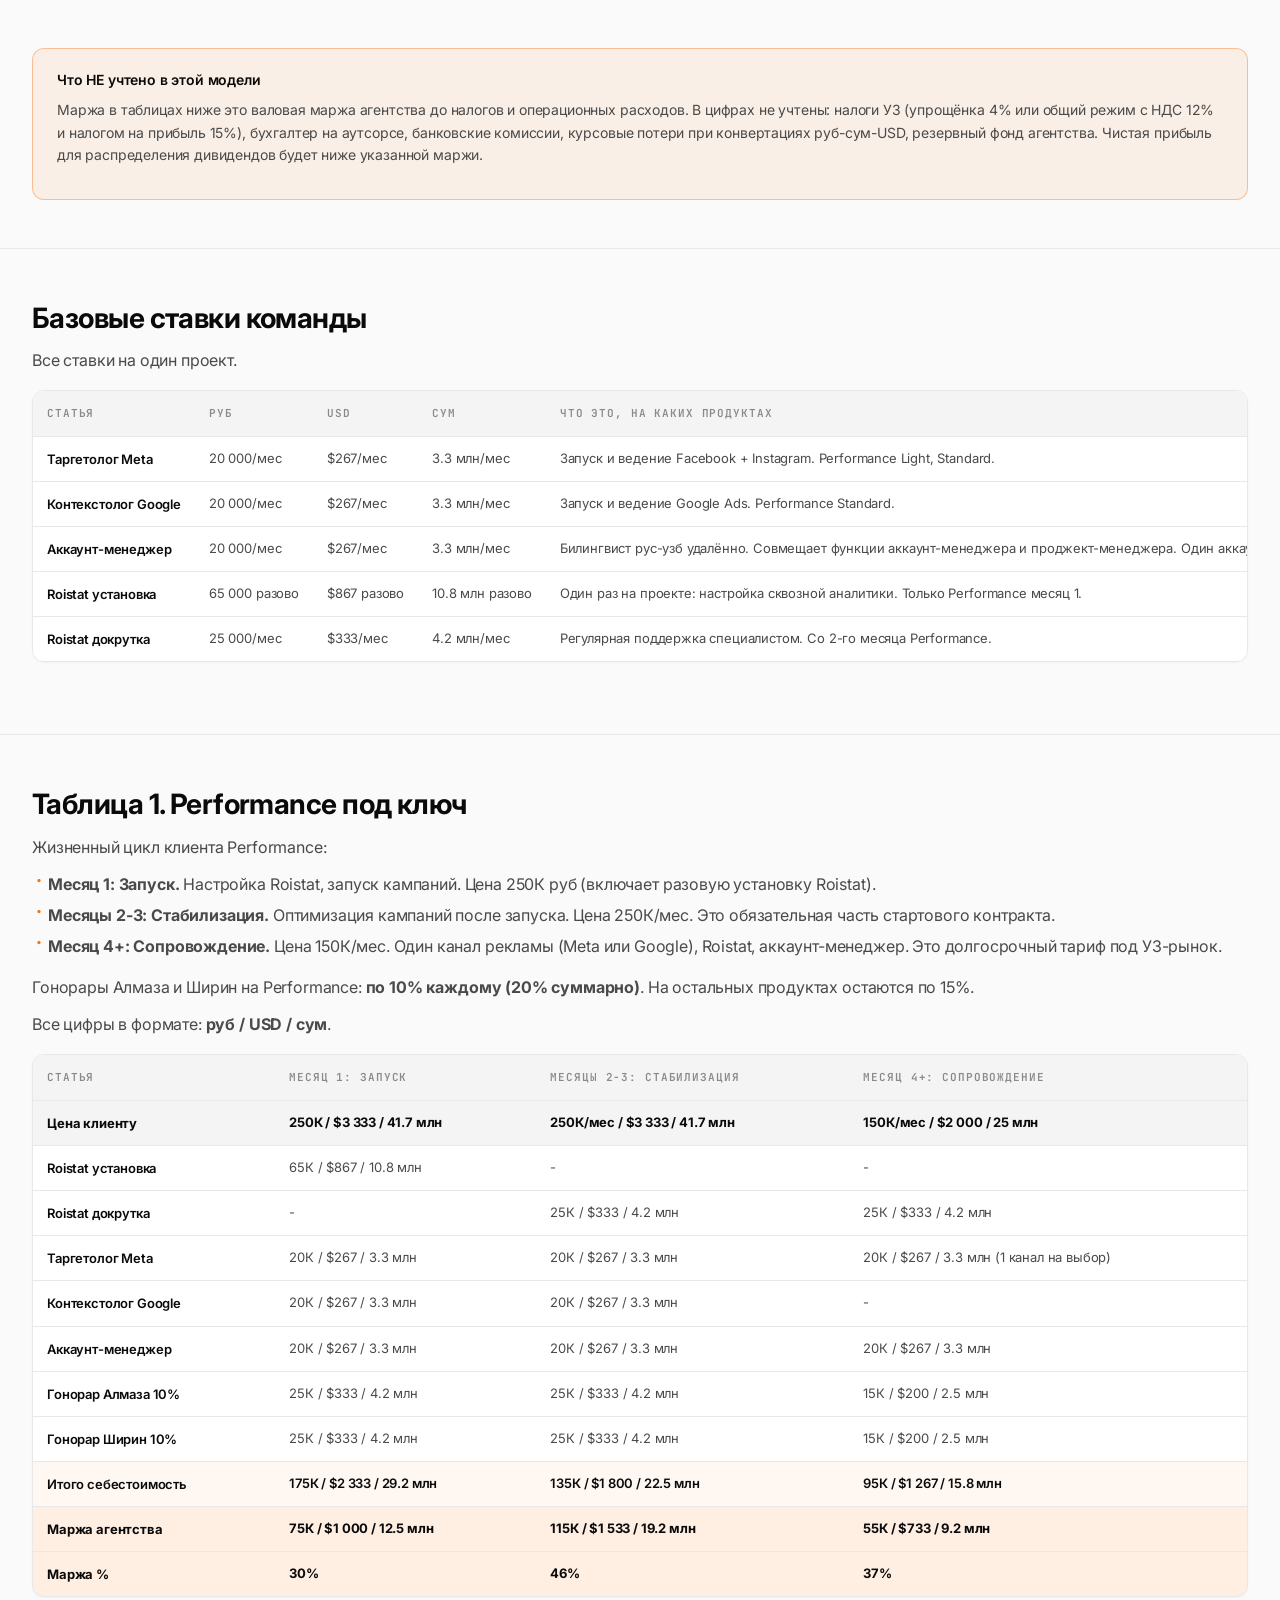
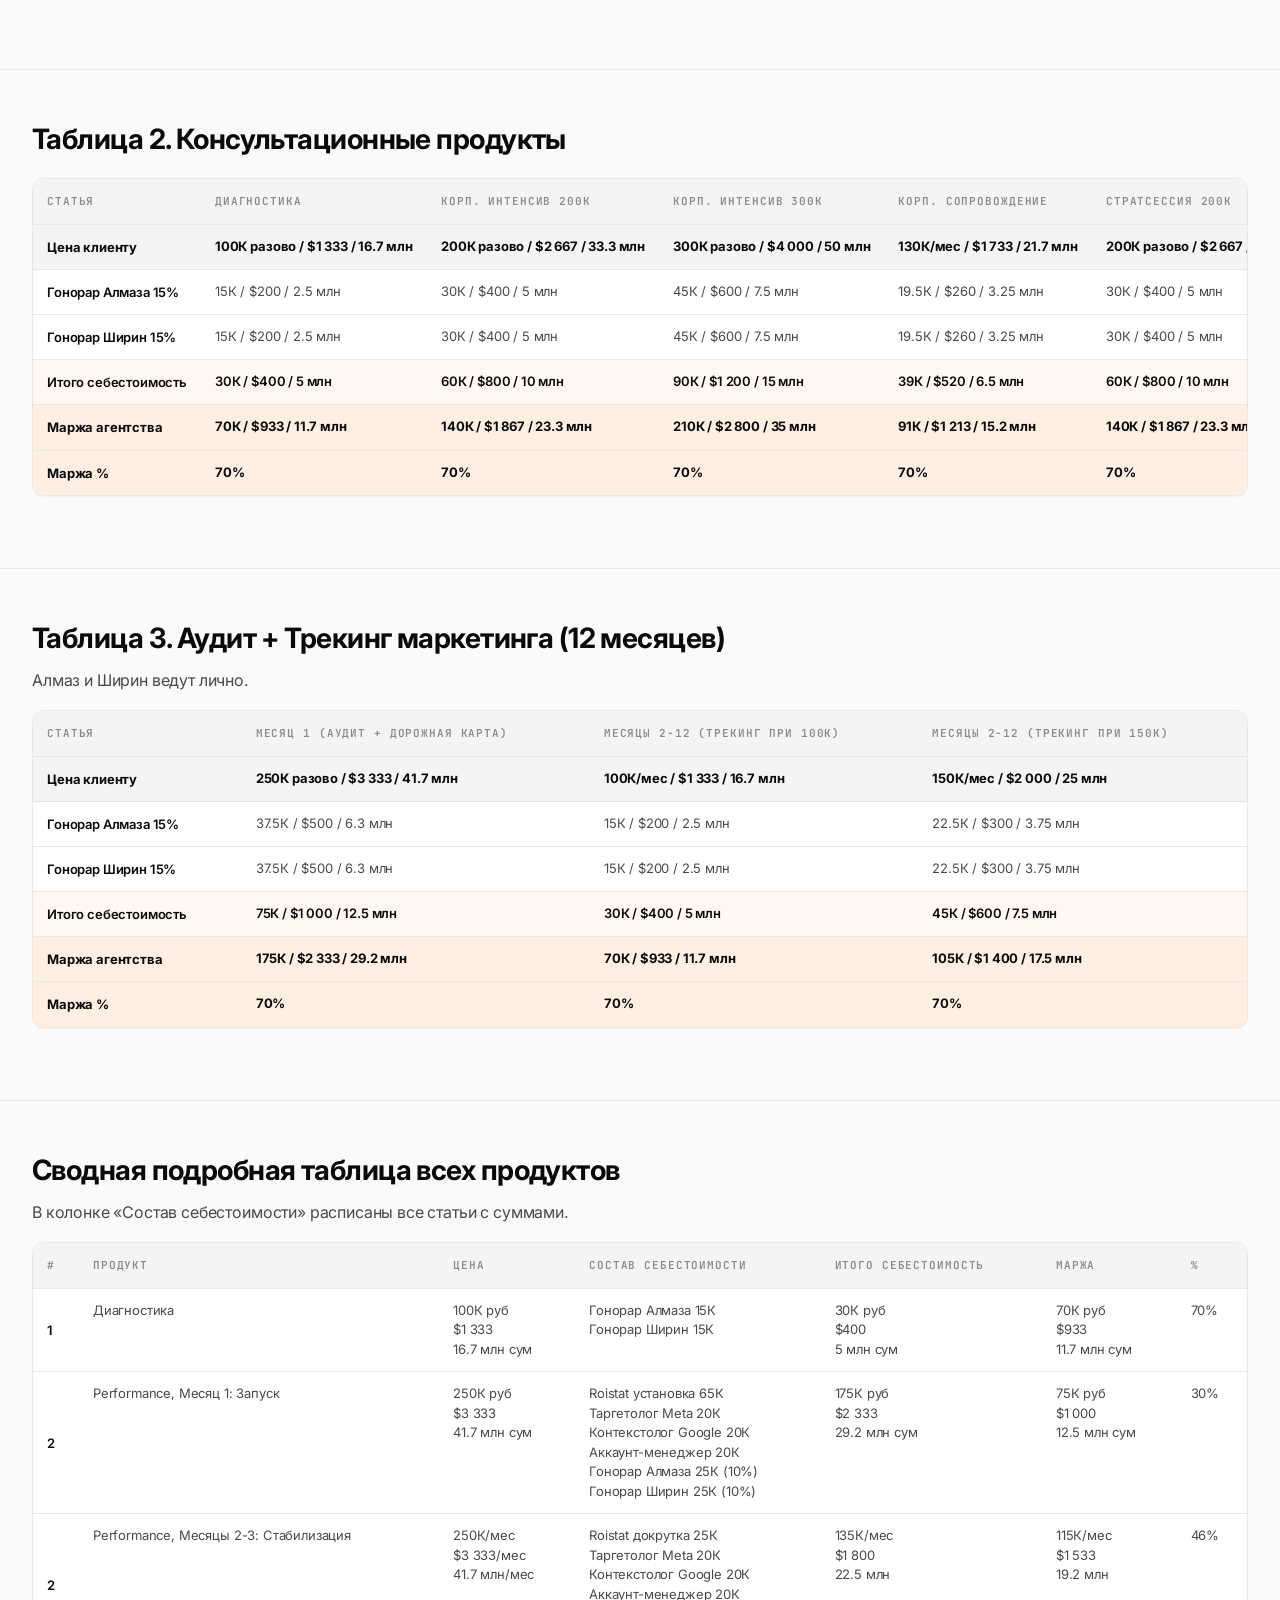
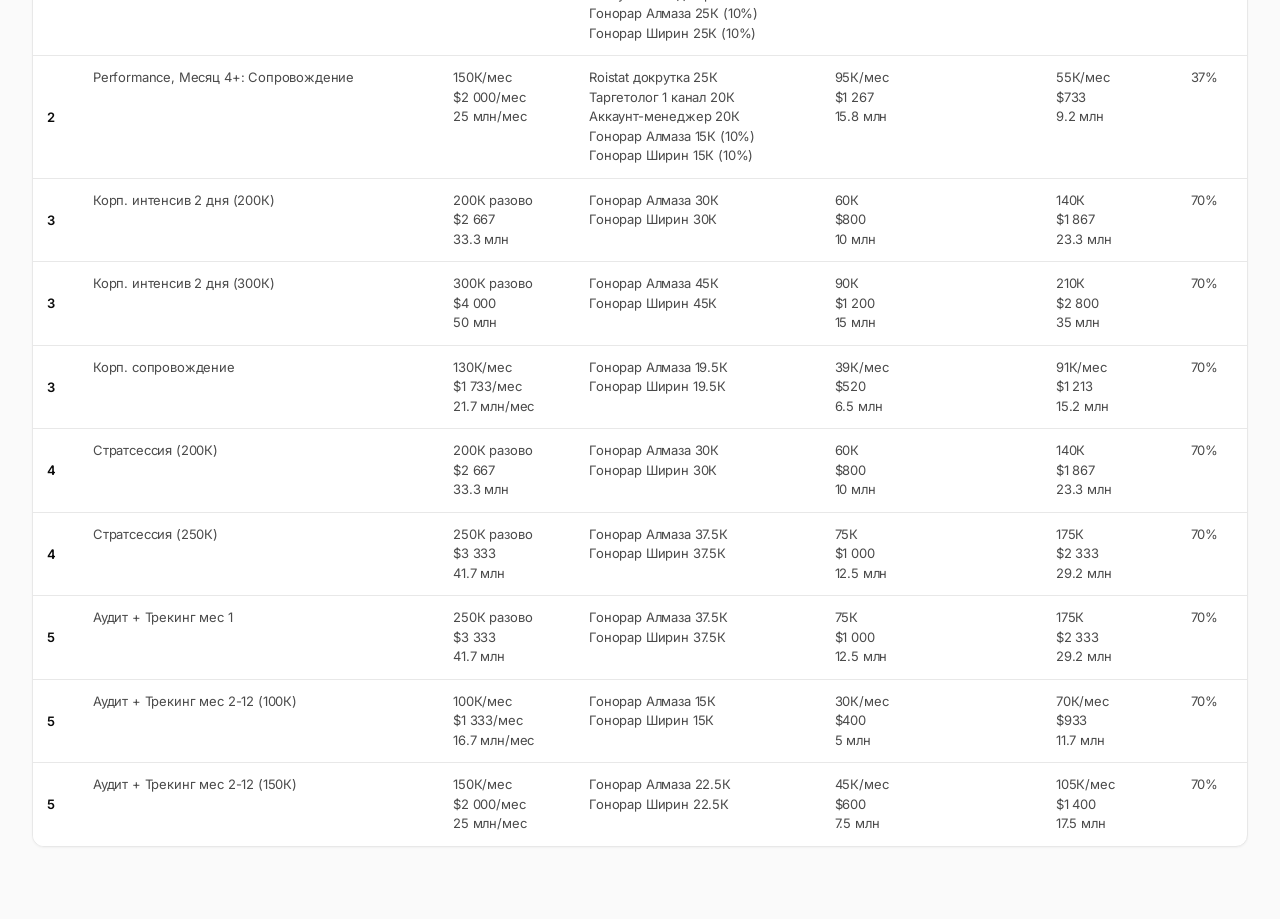
==== index.html @ 751280a0 "Initial deploy" ====
<!DOCTYPE html>
<html lang="ru">
<head>
  <meta charset="UTF-8">
  <meta name="viewport" content="width=device-width, initial-scale=1.0">
  <title>Себестоимость продуктов · Маркетинговое агентство в Ташкенте</title>
  <link rel="preconnect" href="https://fonts.googleapis.com">
  <link rel="preconnect" href="https://fonts.gstatic.com" crossorigin>
  <link href="https://fonts.googleapis.com/css2?family=Inter:wght@400;500;600;700;800;900&family=JetBrains+Mono:wght@400;500;600&display=swap" rel="stylesheet">
  <link rel="stylesheet" href="styles.css">
  <style>
    .doc-section {
      padding: 48px 0;
      border-bottom: 1px solid var(--border);
    }
    .doc-section:last-child { border-bottom: none; }
    .doc-section h2 {
      font-size: clamp(20px, 2.5vw, 28px);
      font-weight: 700;
      margin-bottom: 8px;
      letter-spacing: -0.02em;
      color: var(--text);
    }
    .doc-section p {
      color: var(--text-muted);
      margin-bottom: 12px;
      line-height: 1.6;
    }
    .table-wrap {
      overflow-x: auto;
      border: 1px solid var(--border);
      border-radius: 12px;
      background: var(--bg-card);
      box-shadow: var(--shadow-sm);
      margin-top: 16px;
      margin-bottom: 24px;
    }
    .data-table {
      width: 100%;
      border-collapse: collapse;
      font-size: 13px;
      min-width: 720px;
    }
    .data-table thead th {
      background: var(--bg-soft);
      text-align: left;
      font-family: 'JetBrains Mono', 'SF Mono', monospace;
      font-size: 11px;
      letter-spacing: 0.08em;
      text-transform: uppercase;
      color: var(--text-dim);
      font-weight: 600;
      padding: 14px 14px;
      border-bottom: 1px solid var(--border);
      white-space: nowrap;
      position: sticky;
      top: 0;
    }
    .data-table tbody th {
      text-align: left;
      padding: 12px 14px;
      color: var(--text);
      font-weight: 600;
      background: var(--bg-card);
      font-size: 13px;
      border-bottom: 1px solid var(--border);
      white-space: nowrap;
    }
    .data-table tbody td {
      padding: 12px 14px;
      color: var(--text-muted);
      border-bottom: 1px solid var(--border);
      vertical-align: top;
      font-size: 13px;
      line-height: 1.5;
      white-space: nowrap;
    }
    #summary .data-table tbody td {
      white-space: normal;
    }
    .data-table tbody tr.row-total th,
    .data-table tbody tr.row-total td {
      background: rgba(249, 115, 22, 0.06);
      color: var(--text);
      font-weight: 600;
    }
    .data-table tbody tr.row-margin th,
    .data-table tbody tr.row-margin td {
      background: rgba(249, 115, 22, 0.12);
      color: var(--text);
      font-weight: 700;
    }
    .data-table tbody tr.row-price th,
    .data-table tbody tr.row-price td {
      background: var(--bg-soft);
      color: var(--text);
      font-weight: 700;
    }
    .data-table tbody tr:last-child th,
    .data-table tbody tr:last-child td { border-bottom: none; }
    .data-table tbody tr:hover td {
      background: rgba(249, 115, 22, 0.04);
    }
    .doc-header {
      padding: 36px 0 24px;
      border-bottom: 1px solid var(--border);
      background: linear-gradient(180deg, rgba(249, 115, 22, 0.04) 0%, transparent 100%);
    }
    .doc-header .eyebrow {
      font-family: 'JetBrains Mono', 'SF Mono', monospace;
      font-size: 12px;
      letter-spacing: 0.15em;
      text-transform: uppercase;
      color: var(--accent);
      font-weight: 600;
      margin-bottom: 14px;
    }
    .doc-header h1 {
      font-size: clamp(24px, 3.5vw, 36px);
      font-weight: 800;
      letter-spacing: -0.03em;
      line-height: 1.15;
      max-width: 800px;
      color: var(--text);
    }
    .doc-header .meta {
      margin-top: 16px;
      font-family: 'JetBrains Mono', 'SF Mono', monospace;
      font-size: 13px;
      color: var(--text-dim);
    }
    .doc-header .meta strong {
      color: var(--text);
    }
  </style>
</head>
<body>

<section class="doc-section" id="disclaimer">
  <div class="container">
    <div style="background: rgba(249, 115, 22, 0.08); border: 1px solid var(--accent-line); border-radius: 12px; padding: 20px 24px;">
      <p style="margin: 0; color: var(--text); font-weight: 600; font-size: 14px;">Что НЕ учтено в этой модели</p>
      <p style="margin-top: 8px; color: var(--text-muted); font-size: 14px;">Маржа в таблицах ниже это валовая маржа агентства до налогов и операционных расходов. В цифрах не учтены: налоги УЗ (упрощёнка 4% или общий режим с НДС 12% и налогом на прибыль 15%), бухгалтер на аутсорсе, банковские комиссии, курсовые потери при конвертациях руб-сум-USD, резервный фонд агентства. Чистая прибыль для распределения дивидендов будет ниже указанной маржи.</p>
    </div>
  </div>
</section>

<section class="doc-section" id="rates">
  <div class="container">
    <h2>Базовые ставки команды</h2>
    <p>Все ставки на один проект.</p>
    <div class="table-wrap">
      <table class="data-table">
        <thead>
          <tr>
            <th>Статья</th>
            <th>Руб</th>
            <th>USD</th>
            <th>Сум</th>
            <th>Что это, на каких продуктах</th>
          </tr>
        </thead>
        <tbody>
          <tr><th>Таргетолог Meta</th><td>20 000/мес</td><td>$267/мес</td><td>3.3 млн/мес</td><td>Запуск и ведение Facebook + Instagram. Performance Light, Standard.</td></tr>
          <tr><th>Контекстолог Google</th><td>20 000/мес</td><td>$267/мес</td><td>3.3 млн/мес</td><td>Запуск и ведение Google Ads. Performance Standard.</td></tr>
          <tr><th>Аккаунт-менеджер</th><td>20 000/мес</td><td>$267/мес</td><td>3.3 млн/мес</td><td>Билингвист рус-узб удалённо. Совмещает функции аккаунт-менеджера и проджект-менеджера. Один аккаунт-менеджер ведёт 3 проекта. Стоимость указана как доля на один проект.</td></tr>
          <tr><th>Roistat установка</th><td>65 000 разово</td><td>$867 разово</td><td>10.8 млн разово</td><td>Один раз на проекте: настройка сквозной аналитики. Только Performance месяц 1.</td></tr>
          <tr><th>Roistat докрутка</th><td>25 000/мес</td><td>$333/мес</td><td>4.2 млн/мес</td><td>Регулярная поддержка специалистом. Со 2-го месяца Performance.</td></tr>
        </tbody>
      </table>
    </div>
  </div>
</section>

<section class="doc-section" id="performance">
  <div class="container">
    <h2>Таблица 1. Performance под ключ</h2>
    <p>Жизненный цикл клиента Performance:</p>
    <ul style="list-style: none; padding-left: 0; margin-bottom: 16px;">
      <li style="padding-left: 16px; position: relative; margin-bottom: 6px; color: var(--text-muted);"><span style="color: var(--accent); font-weight: 800; position: absolute; left: 4px; font-size: 18px; line-height: 1;">·</span><strong>Месяц 1: Запуск.</strong> Настройка Roistat, запуск кампаний. Цена 250К руб (включает разовую установку Roistat).</li>
      <li style="padding-left: 16px; position: relative; margin-bottom: 6px; color: var(--text-muted);"><span style="color: var(--accent); font-weight: 800; position: absolute; left: 4px; font-size: 18px; line-height: 1;">·</span><strong>Месяцы 2-3: Стабилизация.</strong> Оптимизация кампаний после запуска. Цена 250К/мес. Это обязательная часть стартового контракта.</li>
      <li style="padding-left: 16px; position: relative; margin-bottom: 6px; color: var(--text-muted);"><span style="color: var(--accent); font-weight: 800; position: absolute; left: 4px; font-size: 18px; line-height: 1;">·</span><strong>Месяц 4+: Сопровождение.</strong> Цена 150К/мес. Один канал рекламы (Meta или Google), Roistat, аккаунт-менеджер. Это долгосрочный тариф под УЗ-рынок.</li>
    </ul>
    <p>Гонорары Алмаза и Ширин на Performance: <strong>по 10% каждому (20% суммарно)</strong>. На остальных продуктах остаются по 15%.</p>
    <p>Все цифры в формате: <strong>руб / USD / сум</strong>.</p>
    <div class="table-wrap">
      <table class="data-table" style="min-width: 900px">
        <thead>
          <tr>
            <th>Статья</th>
            <th>Месяц 1: Запуск</th>
            <th>Месяцы 2-3: Стабилизация</th>
            <th>Месяц 4+: Сопровождение</th>
          </tr>
        </thead>
        <tbody>
          <tr class="row-price">
            <th>Цена клиенту</th>
            <td>250К / $3 333 / 41.7 млн</td>
            <td>250К/мес / $3 333 / 41.7 млн</td>
            <td>150К/мес / $2 000 / 25 млн</td>
          </tr>
          <tr><th>Roistat установка</th><td>65К / $867 / 10.8 млн</td><td>-</td><td>-</td></tr>
          <tr><th>Roistat докрутка</th><td>-</td><td>25К / $333 / 4.2 млн</td><td>25К / $333 / 4.2 млн</td></tr>
          <tr><th>Таргетолог Meta</th><td>20К / $267 / 3.3 млн</td><td>20К / $267 / 3.3 млн</td><td>20К / $267 / 3.3 млн (1 канал на выбор)</td></tr>
          <tr><th>Контекстолог Google</th><td>20К / $267 / 3.3 млн</td><td>20К / $267 / 3.3 млн</td><td>-</td></tr>
          <tr><th>Аккаунт-менеджер</th><td>20К / $267 / 3.3 млн</td><td>20К / $267 / 3.3 млн</td><td>20К / $267 / 3.3 млн</td></tr>
          <tr><th>Гонорар Алмаза 10%</th><td>25К / $333 / 4.2 млн</td><td>25К / $333 / 4.2 млн</td><td>15К / $200 / 2.5 млн</td></tr>
          <tr><th>Гонорар Ширин 10%</th><td>25К / $333 / 4.2 млн</td><td>25К / $333 / 4.2 млн</td><td>15К / $200 / 2.5 млн</td></tr>
          <tr class="row-total"><th>Итого себестоимость</th><td>175К / $2 333 / 29.2 млн</td><td>135К / $1 800 / 22.5 млн</td><td>95К / $1 267 / 15.8 млн</td></tr>
          <tr class="row-margin"><th>Маржа агентства</th><td>75К / $1 000 / 12.5 млн</td><td>115К / $1 533 / 19.2 млн</td><td>55К / $733 / 9.2 млн</td></tr>
          <tr class="row-margin"><th>Маржа %</th><td>30%</td><td>46%</td><td>37%</td></tr>
        </tbody>
      </table>
    </div>
  </div>
</section>

<section class="doc-section" id="consulting">
  <div class="container">
    <h2>Таблица 2. Консультационные продукты</h2>
    <div class="table-wrap">
      <table class="data-table" style="min-width: 1100px">
        <thead>
          <tr>
            <th>Статья</th>
            <th>Диагностика</th>
            <th>Корп. интенсив 200К</th>
            <th>Корп. интенсив 300К</th>
            <th>Корп. сопровождение</th>
            <th>Стратсессия 200К</th>
            <th>Стратсессия 250К</th>
          </tr>
        </thead>
        <tbody>
          <tr class="row-price">
            <th>Цена клиенту</th>
            <td>100К разово / $1 333 / 16.7 млн</td>
            <td>200К разово / $2 667 / 33.3 млн</td>
            <td>300К разово / $4 000 / 50 млн</td>
            <td>130К/мес / $1 733 / 21.7 млн</td>
            <td>200К разово / $2 667 / 33.3 млн</td>
            <td>250К разово / $3 333 / 41.7 млн</td>
          </tr>
          <tr><th>Гонорар Алмаза 15%</th><td>15К / $200 / 2.5 млн</td><td>30К / $400 / 5 млн</td><td>45К / $600 / 7.5 млн</td><td>19.5К / $260 / 3.25 млн</td><td>30К / $400 / 5 млн</td><td>37.5К / $500 / 6.3 млн</td></tr>
          <tr><th>Гонорар Ширин 15%</th><td>15К / $200 / 2.5 млн</td><td>30К / $400 / 5 млн</td><td>45К / $600 / 7.5 млн</td><td>19.5К / $260 / 3.25 млн</td><td>30К / $400 / 5 млн</td><td>37.5К / $500 / 6.3 млн</td></tr>
          <tr class="row-total"><th>Итого себестоимость</th><td>30К / $400 / 5 млн</td><td>60К / $800 / 10 млн</td><td>90К / $1 200 / 15 млн</td><td>39К / $520 / 6.5 млн</td><td>60К / $800 / 10 млн</td><td>75К / $1 000 / 12.5 млн</td></tr>
          <tr class="row-margin"><th>Маржа агентства</th><td>70К / $933 / 11.7 млн</td><td>140К / $1 867 / 23.3 млн</td><td>210К / $2 800 / 35 млн</td><td>91К / $1 213 / 15.2 млн</td><td>140К / $1 867 / 23.3 млн</td><td>175К / $2 333 / 29.2 млн</td></tr>
          <tr class="row-margin"><th>Маржа %</th><td>70%</td><td>70%</td><td>70%</td><td>70%</td><td>70%</td><td>70%</td></tr>
        </tbody>
      </table>
    </div>
  </div>
</section>

<section class="doc-section" id="audit-tracking">
  <div class="container">
    <h2>Таблица 3. Аудит + Трекинг маркетинга (12 месяцев)</h2>
    <p>Алмаз и Ширин ведут лично.</p>
    <div class="table-wrap">
      <table class="data-table">
        <thead>
          <tr>
            <th>Статья</th>
            <th>Месяц 1 (Аудит + Дорожная карта)</th>
            <th>Месяцы 2-12 (Трекинг при 100К)</th>
            <th>Месяцы 2-12 (Трекинг при 150К)</th>
          </tr>
        </thead>
        <tbody>
          <tr class="row-price">
            <th>Цена клиенту</th>
            <td>250К разово / $3 333 / 41.7 млн</td>
            <td>100К/мес / $1 333 / 16.7 млн</td>
            <td>150К/мес / $2 000 / 25 млн</td>
          </tr>
          <tr><th>Гонорар Алмаза 15%</th><td>37.5К / $500 / 6.3 млн</td><td>15К / $200 / 2.5 млн</td><td>22.5К / $300 / 3.75 млн</td></tr>
          <tr><th>Гонорар Ширин 15%</th><td>37.5К / $500 / 6.3 млн</td><td>15К / $200 / 2.5 млн</td><td>22.5К / $300 / 3.75 млн</td></tr>
          <tr class="row-total"><th>Итого себестоимость</th><td>75К / $1 000 / 12.5 млн</td><td>30К / $400 / 5 млн</td><td>45К / $600 / 7.5 млн</td></tr>
          <tr class="row-margin"><th>Маржа агентства</th><td>175К / $2 333 / 29.2 млн</td><td>70К / $933 / 11.7 млн</td><td>105К / $1 400 / 17.5 млн</td></tr>
          <tr class="row-margin"><th>Маржа %</th><td>70%</td><td>70%</td><td>70%</td></tr>
        </tbody>
      </table>
    </div>
  </div>
</section>

<section class="doc-section" id="summary">
  <div class="container">
    <h2>Сводная подробная таблица всех продуктов</h2>
    <p>В колонке «Состав себестоимости» расписаны все статьи с суммами.</p>
    <div class="table-wrap">
      <table class="data-table" style="min-width: 1100px">
        <thead>
          <tr>
            <th>#</th>
            <th>Продукт</th>
            <th>Цена</th>
            <th>Состав себестоимости</th>
            <th>Итого себестоимость</th>
            <th>Маржа</th>
            <th>%</th>
          </tr>
        </thead>
        <tbody>
          <tr>
            <th>1</th>
            <td>Диагностика</td>
            <td>100К руб<br>$1 333<br>16.7 млн сум</td>
            <td>Гонорар Алмаза 15К<br>Гонорар Ширин 15К</td>
            <td>30К руб<br>$400<br>5 млн сум</td>
            <td>70К руб<br>$933<br>11.7 млн сум</td>
            <td>70%</td>
          </tr>
          <tr>
            <th>2</th>
            <td>Performance, Месяц 1: Запуск</td>
            <td>250К руб<br>$3 333<br>41.7 млн сум</td>
            <td>Roistat установка 65К<br>Таргетолог Meta 20К<br>Контекстолог Google 20К<br>Аккаунт-менеджер 20К<br>Гонорар Алмаза 25К (10%)<br>Гонорар Ширин 25К (10%)</td>
            <td>175К руб<br>$2 333<br>29.2 млн сум</td>
            <td>75К руб<br>$1 000<br>12.5 млн сум</td>
            <td>30%</td>
          </tr>
          <tr>
            <th>2</th>
            <td>Performance, Месяцы 2-3: Стабилизация</td>
            <td>250К/мес<br>$3 333/мес<br>41.7 млн/мес</td>
            <td>Roistat докрутка 25К<br>Таргетолог Meta 20К<br>Контекстолог Google 20К<br>Аккаунт-менеджер 20К<br>Гонорар Алмаза 25К (10%)<br>Гонорар Ширин 25К (10%)</td>
            <td>135К/мес<br>$1 800<br>22.5 млн</td>
            <td>115К/мес<br>$1 533<br>19.2 млн</td>
            <td>46%</td>
          </tr>
          <tr>
            <th>2</th>
            <td>Performance, Месяц 4+: Сопровождение</td>
            <td>150К/мес<br>$2 000/мес<br>25 млн/мес</td>
            <td>Roistat докрутка 25К<br>Таргетолог 1 канал 20К<br>Аккаунт-менеджер 20К<br>Гонорар Алмаза 15К (10%)<br>Гонорар Ширин 15К (10%)</td>
            <td>95К/мес<br>$1 267<br>15.8 млн</td>
            <td>55К/мес<br>$733<br>9.2 млн</td>
            <td>37%</td>
          </tr>
          <tr>
            <th>3</th>
            <td>Корп. интенсив 2 дня (200К)</td>
            <td>200К разово<br>$2 667<br>33.3 млн</td>
            <td>Гонорар Алмаза 30К<br>Гонорар Ширин 30К</td>
            <td>60К<br>$800<br>10 млн</td>
            <td>140К<br>$1 867<br>23.3 млн</td>
            <td>70%</td>
          </tr>
          <tr>
            <th>3</th>
            <td>Корп. интенсив 2 дня (300К)</td>
            <td>300К разово<br>$4 000<br>50 млн</td>
            <td>Гонорар Алмаза 45К<br>Гонорар Ширин 45К</td>
            <td>90К<br>$1 200<br>15 млн</td>
            <td>210К<br>$2 800<br>35 млн</td>
            <td>70%</td>
          </tr>
          <tr>
            <th>3</th>
            <td>Корп. сопровождение</td>
            <td>130К/мес<br>$1 733/мес<br>21.7 млн/мес</td>
            <td>Гонорар Алмаза 19.5К<br>Гонорар Ширин 19.5К</td>
            <td>39К/мес<br>$520<br>6.5 млн</td>
            <td>91К/мес<br>$1 213<br>15.2 млн</td>
            <td>70%</td>
          </tr>
          <tr>
            <th>4</th>
            <td>Стратсессия (200К)</td>
            <td>200К разово<br>$2 667<br>33.3 млн</td>
            <td>Гонорар Алмаза 30К<br>Гонорар Ширин 30К</td>
            <td>60К<br>$800<br>10 млн</td>
            <td>140К<br>$1 867<br>23.3 млн</td>
            <td>70%</td>
          </tr>
          <tr>
            <th>4</th>
            <td>Стратсессия (250К)</td>
            <td>250К разово<br>$3 333<br>41.7 млн</td>
            <td>Гонорар Алмаза 37.5К<br>Гонорар Ширин 37.5К</td>
            <td>75К<br>$1 000<br>12.5 млн</td>
            <td>175К<br>$2 333<br>29.2 млн</td>
            <td>70%</td>
          </tr>
          <tr>
            <th>5</th>
            <td>Аудит + Трекинг мес 1</td>
            <td>250К разово<br>$3 333<br>41.7 млн</td>
            <td>Гонорар Алмаза 37.5К<br>Гонорар Ширин 37.5К</td>
            <td>75К<br>$1 000<br>12.5 млн</td>
            <td>175К<br>$2 333<br>29.2 млн</td>
            <td>70%</td>
          </tr>
          <tr>
            <th>5</th>
            <td>Аудит + Трекинг мес 2-12 (100К)</td>
            <td>100К/мес<br>$1 333/мес<br>16.7 млн/мес</td>
            <td>Гонорар Алмаза 15К<br>Гонорар Ширин 15К</td>
            <td>30К/мес<br>$400<br>5 млн</td>
            <td>70К/мес<br>$933<br>11.7 млн</td>
            <td>70%</td>
          </tr>
          <tr>
            <th>5</th>
            <td>Аудит + Трекинг мес 2-12 (150К)</td>
            <td>150К/мес<br>$2 000/мес<br>25 млн/мес</td>
            <td>Гонорар Алмаза 22.5К<br>Гонорар Ширин 22.5К</td>
            <td>45К/мес<br>$600<br>7.5 млн</td>
            <td>105К/мес<br>$1 400<br>17.5 млн</td>
            <td>70%</td>
          </tr>
        </tbody>
      </table>
    </div>
  </div>
</section>

</body>
</html>
---- styles.css ----
:root {
  --bg: #fafafa;
  --bg-soft: #f4f4f4;
  --bg-card: #ffffff;
  --bg-card-hover: #fdfdfd;
  --border: #e8e8e8;
  --border-strong: #d4d4d4;
  --text: #0a0a0a;
  --text-muted: #4a4a4a;
  --text-dim: #8a8a8a;
  --accent: #f97316;
  --accent-soft: rgba(249, 115, 22, 0.08);
  --accent-line: rgba(249, 115, 22, 0.4);
  --green: #16a34a;
  --red: #dc2626;
  --shadow-sm: 0 1px 2px rgba(0, 0, 0, 0.04);
  --shadow-md: 0 4px 12px rgba(0, 0, 0, 0.06);
  --max: 1280px;
}

* {
  box-sizing: border-box;
  margin: 0;
  padding: 0;
}

html {
  scroll-behavior: smooth;
}

body {
  background: var(--bg);
  color: var(--text);
  font-family: 'Inter', -apple-system, BlinkMacSystemFont, sans-serif;
  font-weight: 400;
  font-size: 16px;
  line-height: 1.55;
  -webkit-font-smoothing: antialiased;
  -moz-osx-font-smoothing: grayscale;
  letter-spacing: -0.01em;
}

.container {
  max-width: var(--max);
  margin: 0 auto;
  padding: 0 32px;
}

/* HEADER */

.site-header {
  border-bottom: 1px solid var(--border);
  padding: 48px 0 40px;
  background: linear-gradient(180deg, rgba(249, 115, 22, 0.04) 0%, transparent 100%);
}

.site-header .eyebrow {
  font-size: 12px;
  letter-spacing: 0.15em;
  text-transform: uppercase;
  color: var(--accent);
  font-weight: 600;
  margin-bottom: 16px;
  font-family: 'JetBrains Mono', 'SF Mono', monospace;
}

.site-header h1 {
  font-size: clamp(28px, 4vw, 44px);
  font-weight: 800;
  line-height: 1.1;
  letter-spacing: -0.03em;
  max-width: 900px;
  color: var(--text);
}

.site-header .lead {
  margin-top: 20px;
  max-width: 720px;
  color: var(--text-muted);
  font-size: 18px;
  line-height: 1.55;
}

.meta-bar {
  margin-top: 32px;
  display: flex;
  flex-wrap: wrap;
  gap: 24px;
  font-family: 'JetBrains Mono', 'SF Mono', monospace;
  font-size: 13px;
  color: var(--text-dim);
}

.meta-bar strong {
  color: var(--text);
  font-weight: 600;
}

/* SECTIONS */

section {
  padding: 64px 0;
  border-bottom: 1px solid var(--border);
}

section h2 {
  font-size: clamp(22px, 3vw, 32px);
  font-weight: 700;
  letter-spacing: -0.02em;
  margin-bottom: 12px;
  color: var(--text);
}

section .section-lead {
  color: var(--text-muted);
  font-size: 16px;
  max-width: 680px;
  margin-bottom: 40px;
}

/* PRODUCT GRID */

.product-grid {
  display: grid;
  grid-template-columns: repeat(2, 1fr);
  gap: 24px;
}

@media (max-width: 900px) {
  .product-grid {
    grid-template-columns: 1fr;
  }
}

.product-card {
  background: var(--bg-card);
  border: 1px solid var(--border);
  border-radius: 12px;
  padding: 32px;
  transition: border-color 0.2s ease, box-shadow 0.2s ease, transform 0.15s ease;
  box-shadow: var(--shadow-sm);
}

.product-card:hover {
  border-color: var(--border-strong);
  box-shadow: var(--shadow-md);
  transform: translateY(-1px);
}

.product-card.is-anchor {
  border-color: var(--accent-line);
  background: linear-gradient(180deg, var(--accent-soft) 0%, var(--bg-card) 30%);
}

.product-card .product-num {
  font-family: 'JetBrains Mono', 'SF Mono', monospace;
  font-size: 12px;
  color: var(--text-dim);
  letter-spacing: 0.1em;
  margin-bottom: 12px;
}

.product-card h3 {
  font-size: 22px;
  font-weight: 700;
  letter-spacing: -0.02em;
  margin-bottom: 8px;
  line-height: 1.2;
  color: var(--text);
}

.product-card .one-liner {
  color: var(--text-muted);
  font-size: 15px;
  line-height: 1.55;
  margin-bottom: 24px;
}

.product-card .badges {
  display: flex;
  flex-wrap: wrap;
  gap: 6px;
  margin-bottom: 24px;
}

.badge {
  font-family: 'JetBrains Mono', 'SF Mono', monospace;
  font-size: 11px;
  letter-spacing: 0.05em;
  padding: 4px 10px;
  border-radius: 4px;
  background: var(--bg-soft);
  border: 1px solid var(--border);
  color: var(--text-muted);
  text-transform: uppercase;
  font-weight: 500;
}

.badge.is-role {
  background: var(--accent-soft);
  border-color: var(--accent-line);
  color: var(--accent);
  font-weight: 600;
}

.product-card .stat-row {
  display: grid;
  grid-template-columns: 1fr 1fr;
  gap: 16px;
  padding: 16px 0;
  border-top: 1px solid var(--border);
  border-bottom: 1px solid var(--border);
  margin-bottom: 24px;
}

.product-card .stat {
  font-family: 'JetBrains Mono', 'SF Mono', monospace;
}

.product-card .stat-label {
  font-size: 11px;
  color: var(--text-dim);
  letter-spacing: 0.1em;
  text-transform: uppercase;
  margin-bottom: 4px;
  font-weight: 500;
}

.product-card .stat-value {
  font-size: 14px;
  color: var(--text);
  font-weight: 600;
}

.product-card .uz-markers {
  list-style: none;
  margin-bottom: 20px;
}

.product-card .uz-markers li {
  font-size: 14px;
  color: var(--text-muted);
  padding-left: 16px;
  position: relative;
  margin-bottom: 8px;
  line-height: 1.55;
}

.product-card .uz-markers li::before {
  content: "·";
  color: var(--accent);
  position: absolute;
  left: 4px;
  font-weight: 800;
  font-size: 18px;
  line-height: 1;
}

.product-card details {
  margin-top: 16px;
  border-top: 1px solid var(--border);
  padding-top: 20px;
}

.product-card details summary {
  cursor: pointer;
  font-family: 'JetBrains Mono', 'SF Mono', monospace;
  font-size: 12px;
  letter-spacing: 0.1em;
  text-transform: uppercase;
  color: var(--accent);
  user-select: none;
  list-style: none;
  display: flex;
  align-items: center;
  gap: 6px;
  font-weight: 600;
}

.product-card details summary::-webkit-details-marker {
  display: none;
}

.product-card details summary::after {
  content: "+";
  margin-left: auto;
  font-size: 16px;
  font-weight: 600;
  transition: transform 0.2s ease;
}

.product-card details[open] summary::after {
  content: "×";
}

.product-card .details-body {
  padding-top: 20px;
}

.product-card .details-body h4 {
  font-size: 12px;
  font-family: 'JetBrains Mono', 'SF Mono', monospace;
  letter-spacing: 0.1em;
  text-transform: uppercase;
  color: var(--text-dim);
  margin-top: 20px;
  margin-bottom: 8px;
  font-weight: 600;
}

.product-card .details-body h4:first-child {
  margin-top: 0;
}

.product-card .details-body p {
  font-size: 14px;
  color: var(--text-muted);
  line-height: 1.6;
  margin-bottom: 8px;
}

.product-card .details-body ul {
  list-style: none;
  margin-bottom: 8px;
}

.product-card .details-body ul li {
  font-size: 14px;
  color: var(--text-muted);
  padding-left: 14px;
  position: relative;
  line-height: 1.55;
  margin-bottom: 4px;
}

.product-card .details-body ul li::before {
  content: "·";
  color: var(--accent);
  position: absolute;
  left: 4px;
  font-weight: 800;
  font-size: 18px;
  line-height: 1;
}

/* SUMMARY TABLE */

.summary-table-wrap {
  overflow-x: auto;
  border: 1px solid var(--border);
  border-radius: 12px;
  background: var(--bg-card);
  box-shadow: var(--shadow-sm);
}

.summary-table {
  width: 100%;
  border-collapse: collapse;
  font-size: 14px;
}

.summary-table thead {
  background: var(--bg-soft);
}

.summary-table th {
  text-align: left;
  font-family: 'JetBrains Mono', 'SF Mono', monospace;
  font-size: 11px;
  letter-spacing: 0.1em;
  text-transform: uppercase;
  color: var(--text-dim);
  font-weight: 600;
  padding: 16px 20px;
  border-bottom: 1px solid var(--border);
  white-space: nowrap;
}

.summary-table td {
  padding: 18px 20px;
  border-bottom: 1px solid var(--border);
  color: var(--text-muted);
  vertical-align: top;
}

.summary-table td.product-name {
  color: var(--text);
  font-weight: 600;
  white-space: nowrap;
}

.summary-table tr:last-child td {
  border-bottom: none;
}

.summary-table tr:hover td {
  background: rgba(249, 115, 22, 0.04);
}

/* FUNNEL DIAGRAM (kept for backward compat) */

.funnel {
  background: var(--bg-card);
  border: 1px solid var(--border);
  border-radius: 12px;
  padding: 32px;
  box-shadow: var(--shadow-sm);
}

.funnel-step {
  padding: 20px 24px;
  border: 1px solid var(--border);
  border-radius: 8px;
  margin-bottom: 12px;
  background: var(--bg-soft);
}

.funnel-step.is-entry {
  border-color: var(--accent-line);
  background: var(--accent-soft);
}

.funnel-step h4 {
  font-size: 16px;
  font-weight: 700;
  margin-bottom: 4px;
  color: var(--text);
}

.funnel-step p {
  font-size: 14px;
  color: var(--text-muted);
}

.funnel-branches {
  display: grid;
  grid-template-columns: repeat(2, 1fr);
  gap: 12px;
  margin-top: 16px;
}

@media (max-width: 700px) {
  .funnel-branches {
    grid-template-columns: 1fr;
  }
}

/* HIGHLIGHTS BLOCK (kept for backward compat) */

.highlights {
  display: grid;
  grid-template-columns: repeat(3, 1fr);
  gap: 16px;
  margin-top: 24px;
}

@media (max-width: 900px) {
  .highlights {
    grid-template-columns: 1fr;
  }
}

.highlight {
  background: var(--bg-card);
  border: 1px solid var(--border);
  border-radius: 12px;
  padding: 24px;
  box-shadow: var(--shadow-sm);
}

.highlight .h-label {
  font-family: 'JetBrains Mono', 'SF Mono', monospace;
  font-size: 11px;
  letter-spacing: 0.1em;
  text-transform: uppercase;
  color: var(--text-dim);
  margin-bottom: 8px;
  font-weight: 600;
}

.highlight .h-value {
  font-size: 22px;
  font-weight: 700;
  letter-spacing: -0.02em;
  color: var(--accent);
  margin-bottom: 8px;
}

.highlight .h-desc {
  font-size: 14px;
  color: var(--text-muted);
  line-height: 1.5;
}

/* FOOTER */

.site-footer {
  padding: 48px 0;
  text-align: center;
  color: var(--text-dim);
  font-family: 'JetBrains Mono', 'SF Mono', monospace;
  font-size: 12px;
  letter-spacing: 0.05em;
  background: var(--bg-soft);
  border-top: 1px solid var(--border);
}

.site-footer p {
  margin-bottom: 4px;
}

/* SCROLLBAR */

::-webkit-scrollbar {
  width: 10px;
  height: 10px;
}

::-webkit-scrollbar-track {
  background: var(--bg-soft);
}

::-webkit-scrollbar-thumb {
  background: var(--border-strong);
  border-radius: 4px;
}

::-webkit-scrollbar-thumb:hover {
  background: var(--accent);
}

/* SELECTION */

::selection {
  background: var(--accent);
  color: #ffffff;
}
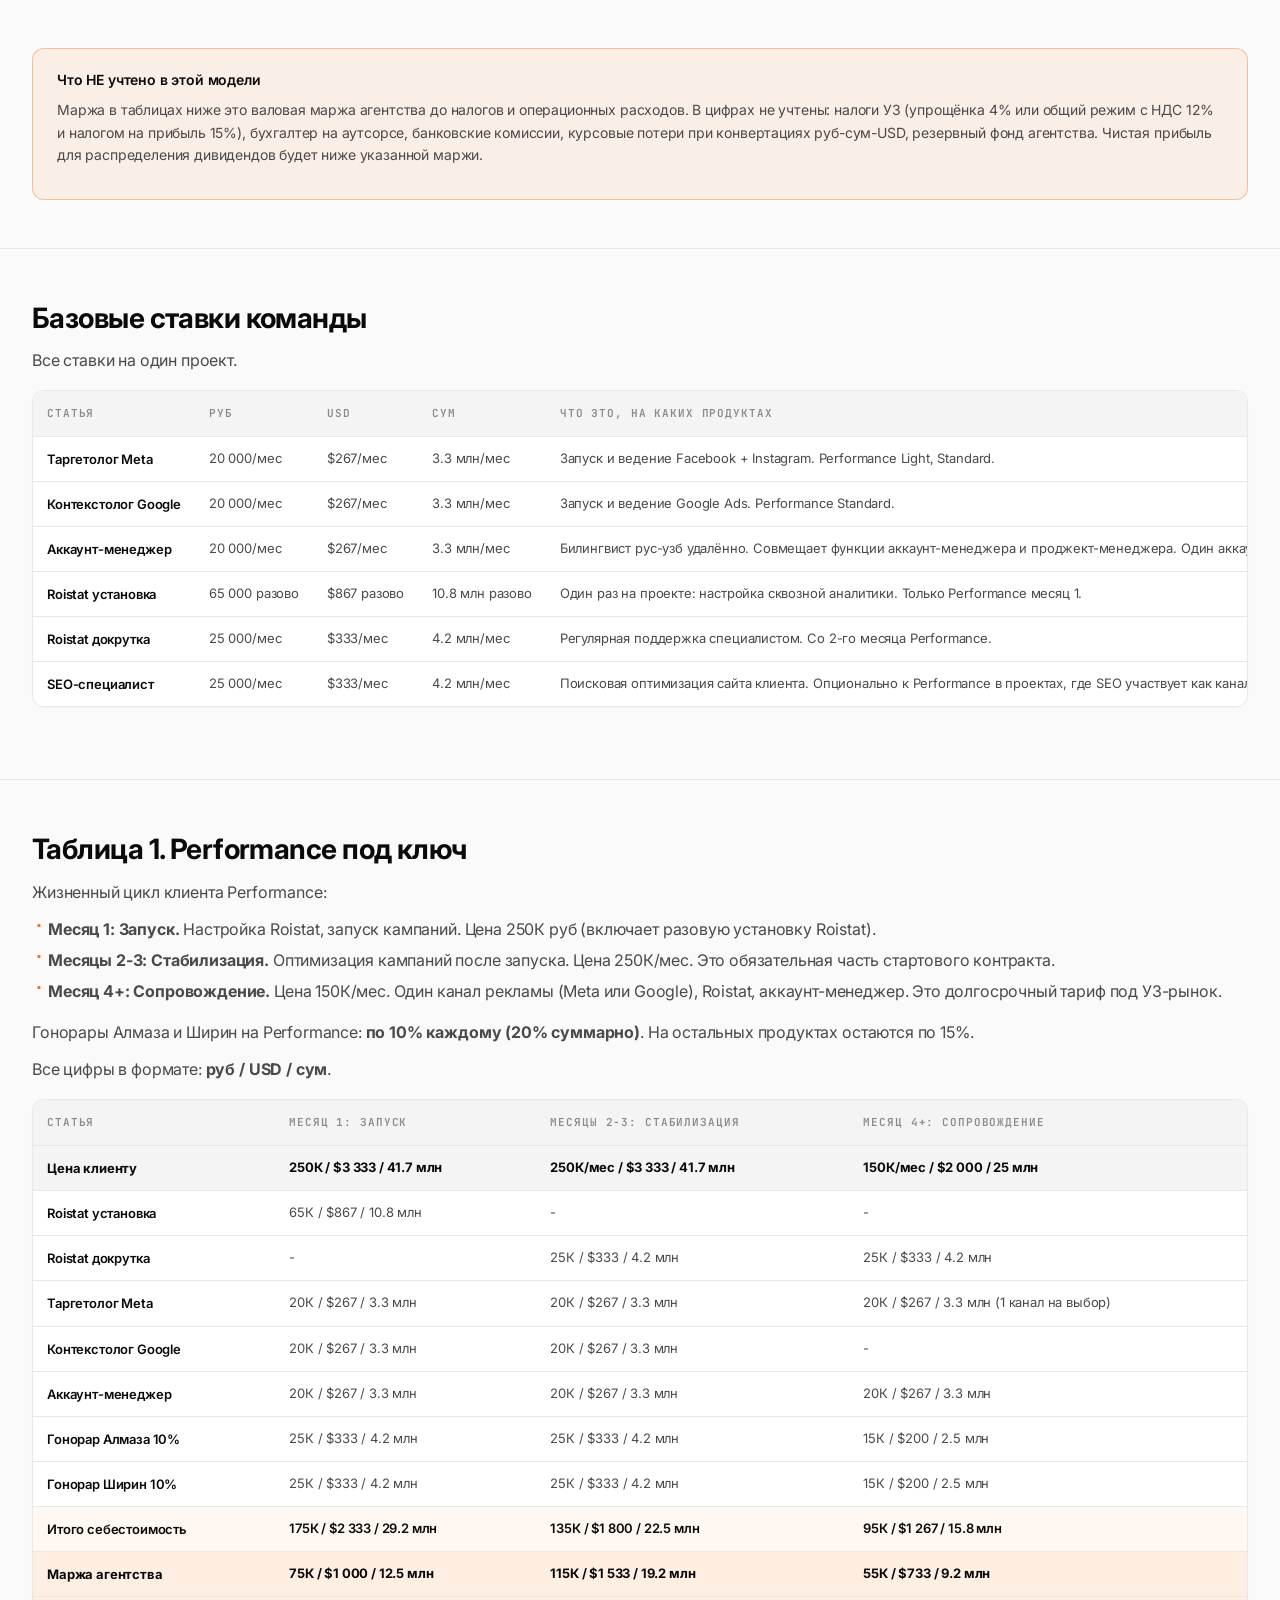
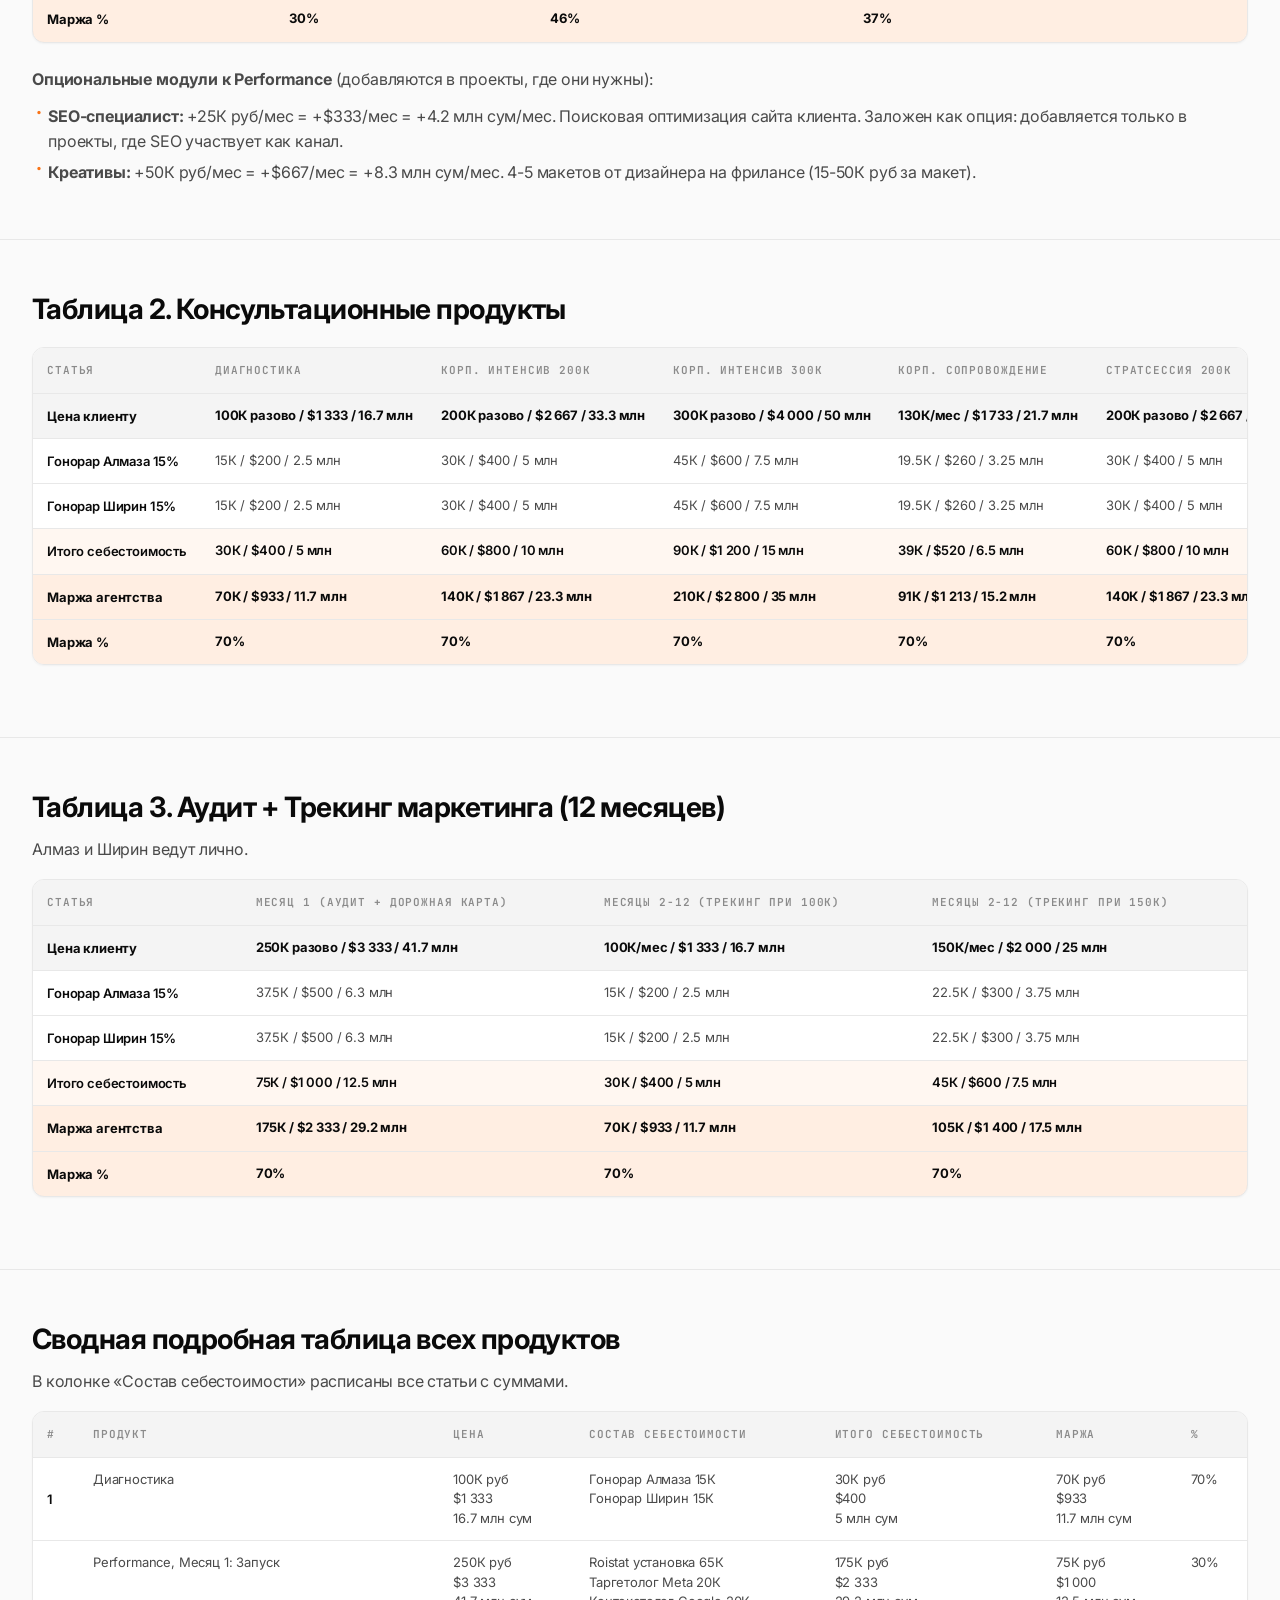
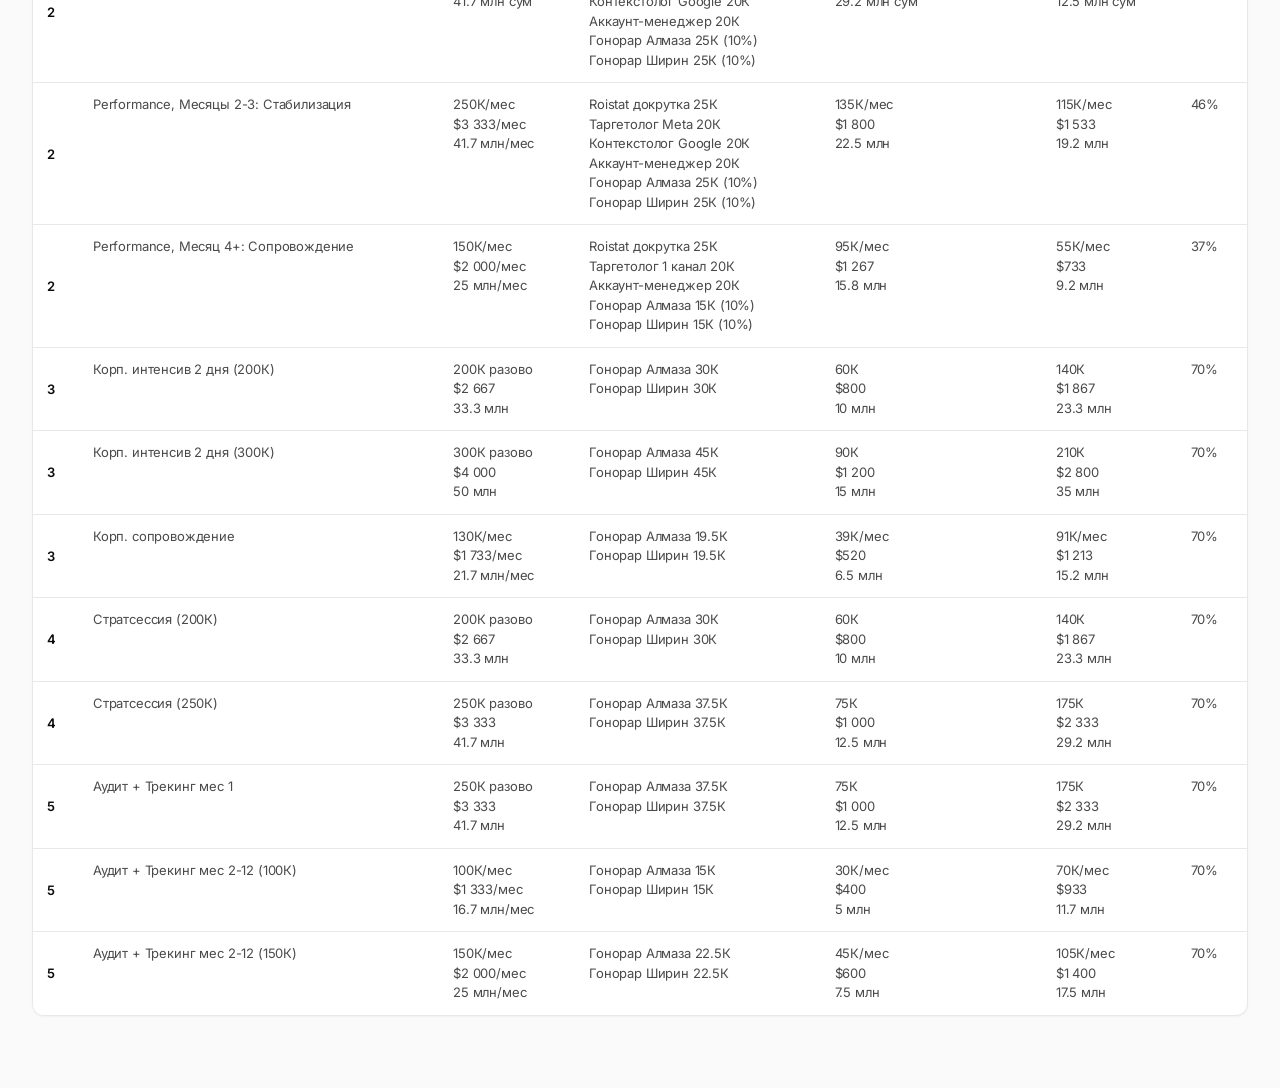
==== commit b409dc4b: "Add SEO and creatives as optional Performance modules" ====
--- a/index.html
+++ b/index.html
@@ -166,6 +166,7 @@
           <tr><th>Аккаунт-менеджер</th><td>20 000/мес</td><td>$267/мес</td><td>3.3 млн/мес</td><td>Билингвист рус-узб удалённо. Совмещает функции аккаунт-менеджера и проджект-менеджера. Один аккаунт-менеджер ведёт 3 проекта. Стоимость указана как доля на один проект.</td></tr>
           <tr><th>Roistat установка</th><td>65 000 разово</td><td>$867 разово</td><td>10.8 млн разово</td><td>Один раз на проекте: настройка сквозной аналитики. Только Performance месяц 1.</td></tr>
           <tr><th>Roistat докрутка</th><td>25 000/мес</td><td>$333/мес</td><td>4.2 млн/мес</td><td>Регулярная поддержка специалистом. Со 2-го месяца Performance.</td></tr>
+          <tr><th>SEO-специалист</th><td>25 000/мес</td><td>$333/мес</td><td>4.2 млн/мес</td><td>Поисковая оптимизация сайта клиента. Опционально к Performance в проектах, где SEO участвует как канал.</td></tr>
         </tbody>
       </table>
     </div>
@@ -213,6 +214,11 @@
         </tbody>
       </table>
     </div>
+    <p style="margin-top:16px;"><strong>Опциональные модули к Performance</strong> (добавляются в проекты, где они нужны):</p>
+    <ul style="list-style: none; padding-left: 0;">
+      <li style="padding-left: 16px; position: relative; margin-bottom: 6px; color: var(--text-muted);"><span style="color: var(--accent); font-weight: 800; position: absolute; left: 4px; font-size: 18px; line-height: 1;">·</span><strong>SEO-специалист:</strong> +25К руб/мес = +$333/мес = +4.2 млн сум/мес. Поисковая оптимизация сайта клиента. Заложен как опция: добавляется только в проекты, где SEO участвует как канал.</li>
+      <li style="padding-left: 16px; position: relative; margin-bottom: 6px; color: var(--text-muted);"><span style="color: var(--accent); font-weight: 800; position: absolute; left: 4px; font-size: 18px; line-height: 1;">·</span><strong>Креативы:</strong> +50К руб/мес = +$667/мес = +8.3 млн сум/мес. 4-5 макетов от дизайнера на фрилансе (15-50К руб за макет).</li>
+    </ul>
   </div>
 </section>
 
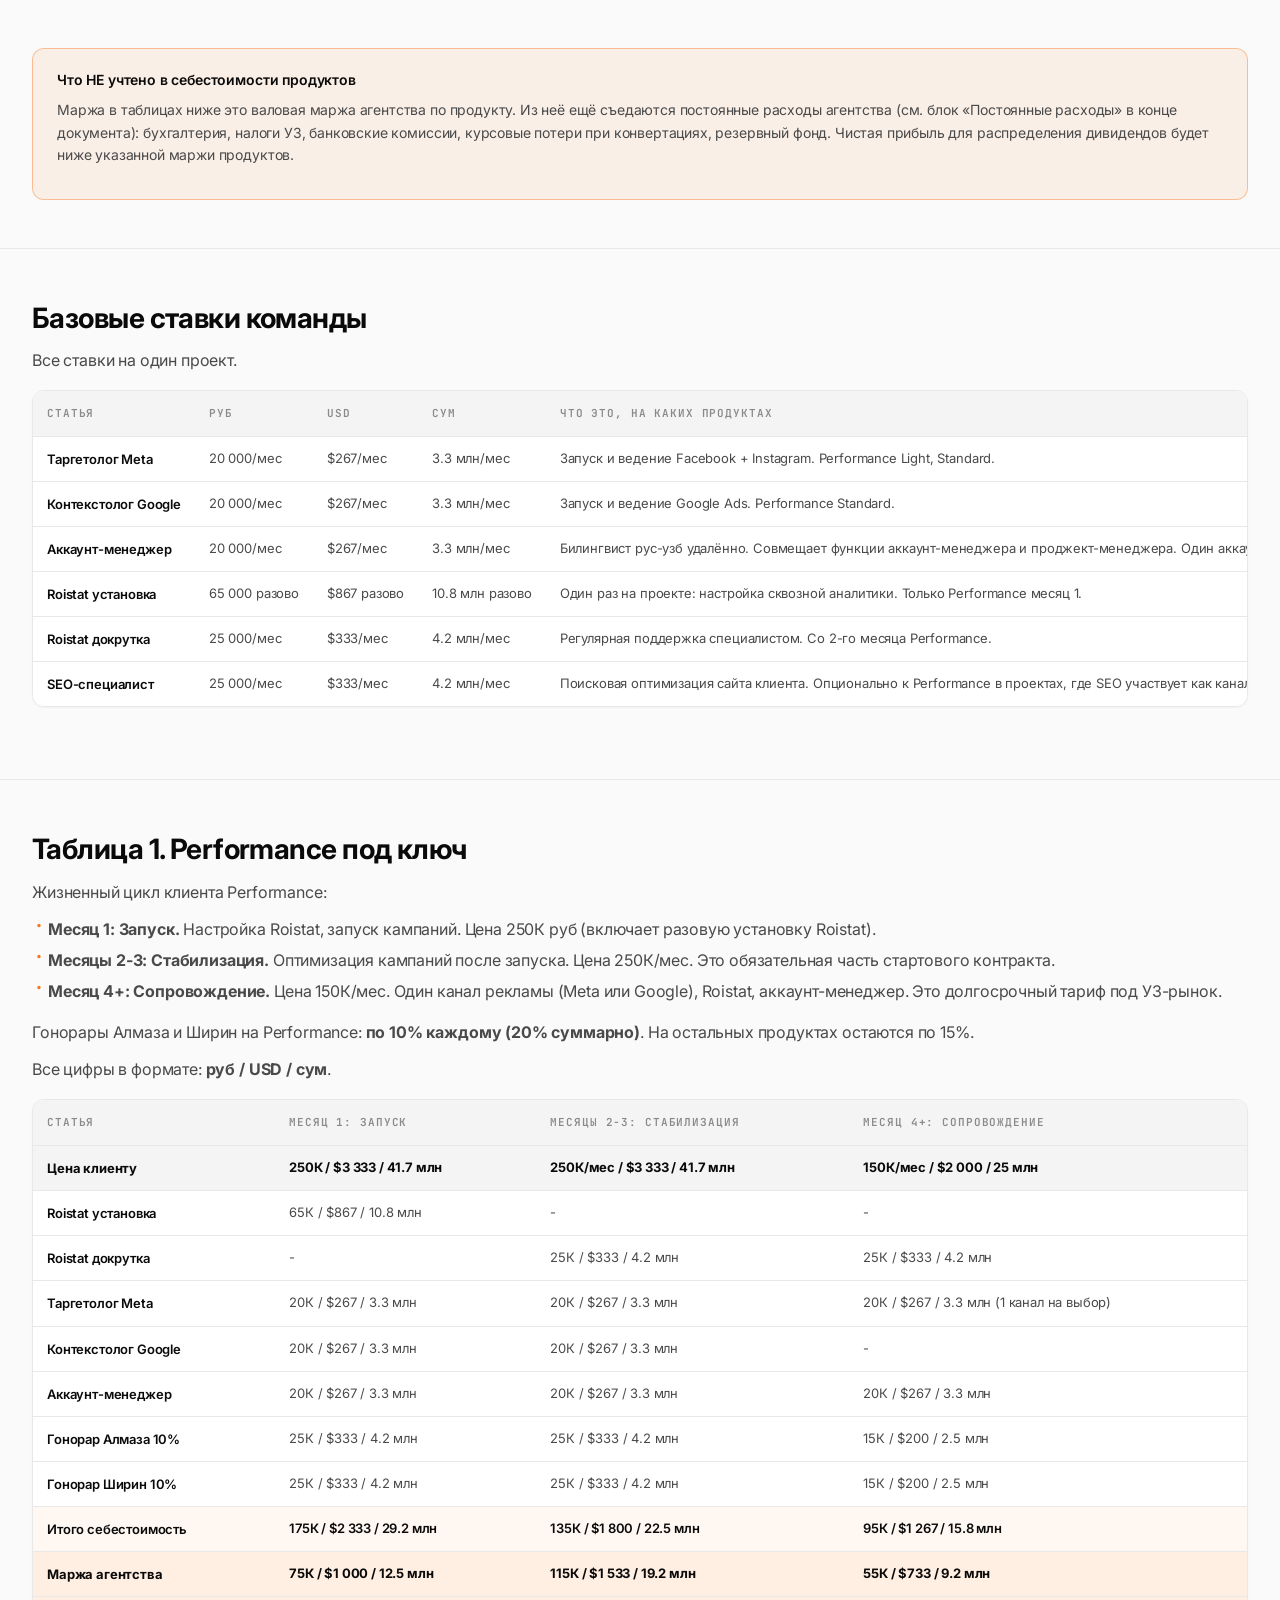
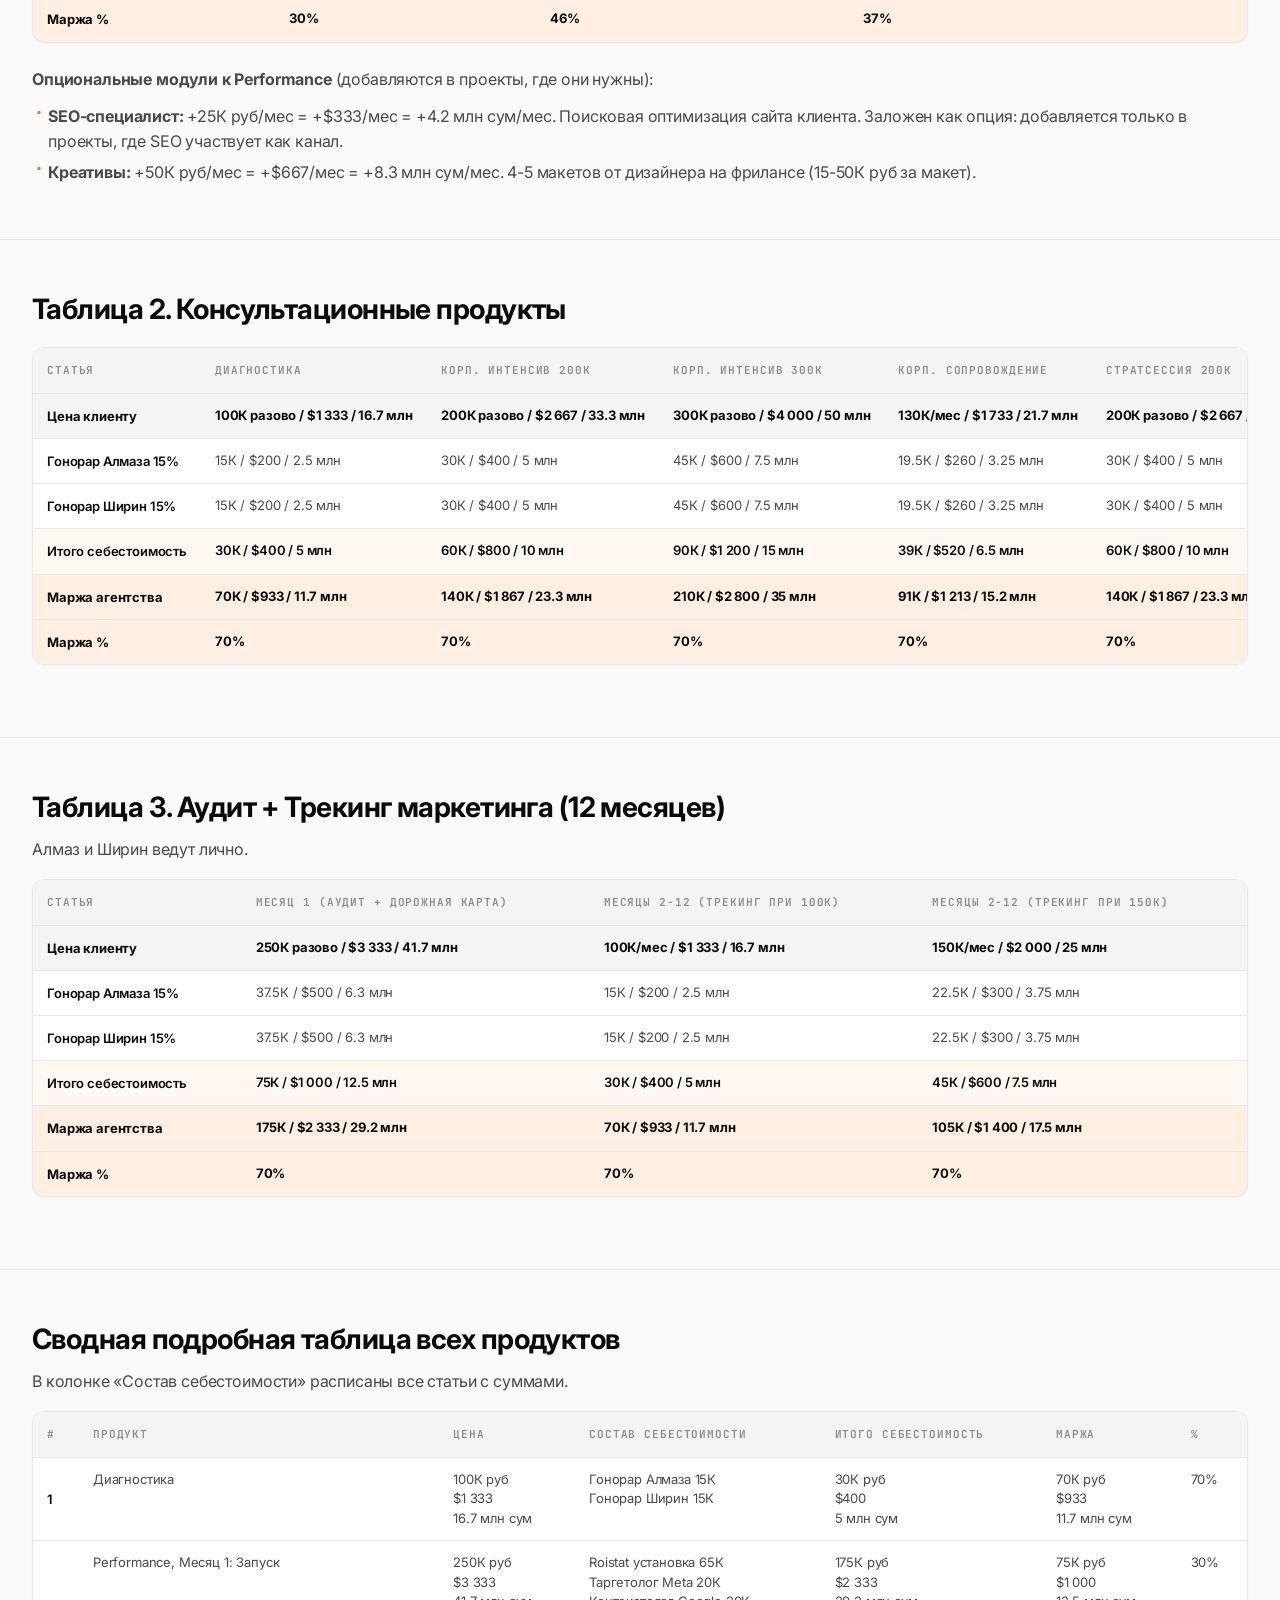
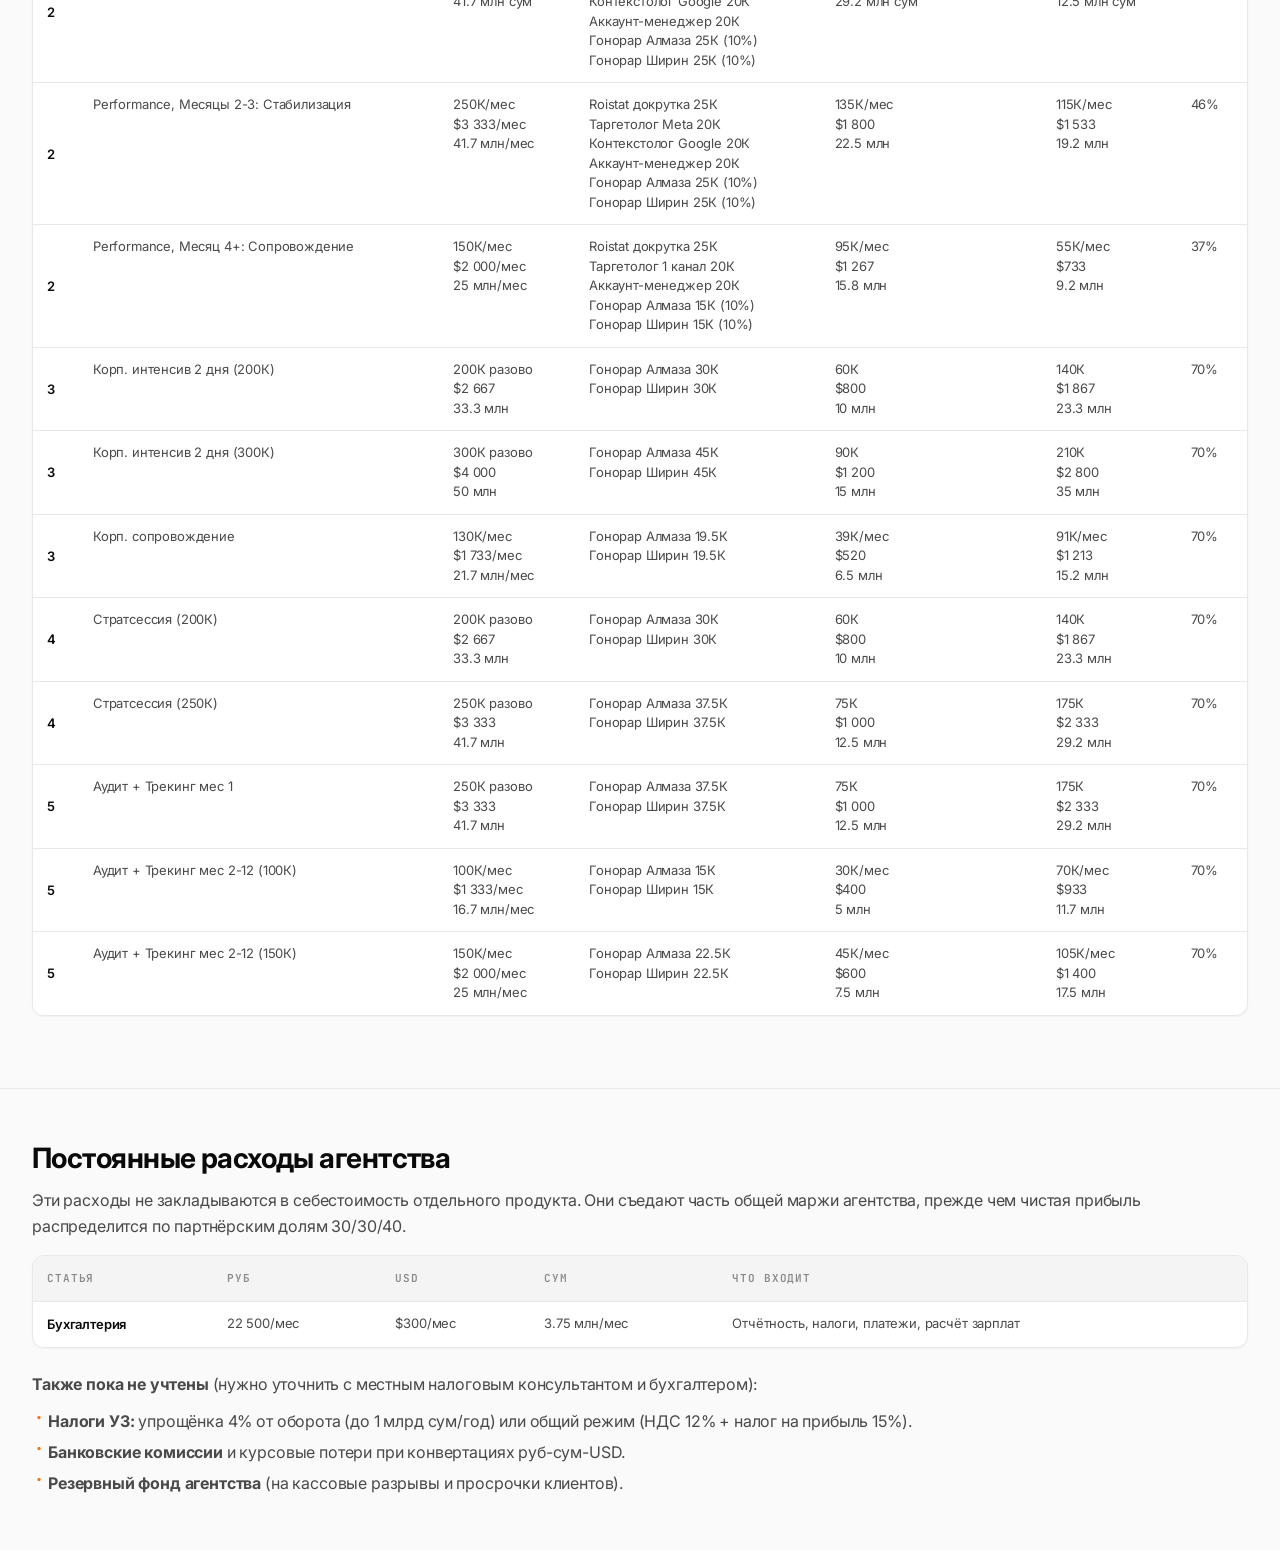
==== commit f53770a7: "Add accounting as agency overhead" ====
--- a/index.html
+++ b/index.html
@@ -139,8 +139,8 @@
 <section class="doc-section" id="disclaimer">
   <div class="container">
     <div style="background: rgba(249, 115, 22, 0.08); border: 1px solid var(--accent-line); border-radius: 12px; padding: 20px 24px;">
-      <p style="margin: 0; color: var(--text); font-weight: 600; font-size: 14px;">Что НЕ учтено в этой модели</p>
-      <p style="margin-top: 8px; color: var(--text-muted); font-size: 14px;">Маржа в таблицах ниже это валовая маржа агентства до налогов и операционных расходов. В цифрах не учтены: налоги УЗ (упрощёнка 4% или общий режим с НДС 12% и налогом на прибыль 15%), бухгалтер на аутсорсе, банковские комиссии, курсовые потери при конвертациях руб-сум-USD, резервный фонд агентства. Чистая прибыль для распределения дивидендов будет ниже указанной маржи.</p>
+      <p style="margin: 0; color: var(--text); font-weight: 600; font-size: 14px;">Что НЕ учтено в себестоимости продуктов</p>
+      <p style="margin-top: 8px; color: var(--text-muted); font-size: 14px;">Маржа в таблицах ниже это валовая маржа агентства по продукту. Из неё ещё съедаются постоянные расходы агентства (см. блок «Постоянные расходы» в конце документа): бухгалтерия, налоги УЗ, банковские комиссии, курсовые потери при конвертациях, резервный фонд. Чистая прибыль для распределения дивидендов будет ниже указанной маржи продуктов.</p>
     </div>
   </div>
 </section>
@@ -423,5 +423,34 @@
   </div>
 </section>
 
+<section class="doc-section" id="overhead">
+  <div class="container">
+    <h2>Постоянные расходы агентства</h2>
+    <p>Эти расходы не закладываются в себестоимость отдельного продукта. Они съедают часть общей маржи агентства, прежде чем чистая прибыль распределится по партнёрским долям 30/30/40.</p>
+    <div class="table-wrap">
+      <table class="data-table">
+        <thead>
+          <tr>
+            <th>Статья</th>
+            <th>Руб</th>
+            <th>USD</th>
+            <th>Сум</th>
+            <th>Что входит</th>
+          </tr>
+        </thead>
+        <tbody>
+          <tr><th>Бухгалтерия</th><td>22 500/мес</td><td>$300/мес</td><td>3.75 млн/мес</td><td>Отчётность, налоги, платежи, расчёт зарплат</td></tr>
+        </tbody>
+      </table>
+    </div>
+    <p style="margin-top:16px;"><strong>Также пока не учтены</strong> (нужно уточнить с местным налоговым консультантом и бухгалтером):</p>
+    <ul style="list-style: none; padding-left: 0;">
+      <li style="padding-left: 16px; position: relative; margin-bottom: 6px; color: var(--text-muted);"><span style="color: var(--accent); font-weight: 800; position: absolute; left: 4px; font-size: 18px; line-height: 1;">·</span><strong>Налоги УЗ:</strong> упрощёнка 4% от оборота (до 1 млрд сум/год) или общий режим (НДС 12% + налог на прибыль 15%).</li>
+      <li style="padding-left: 16px; position: relative; margin-bottom: 6px; color: var(--text-muted);"><span style="color: var(--accent); font-weight: 800; position: absolute; left: 4px; font-size: 18px; line-height: 1;">·</span><strong>Банковские комиссии</strong> и курсовые потери при конвертациях руб-сум-USD.</li>
+      <li style="padding-left: 16px; position: relative; margin-bottom: 6px; color: var(--text-muted);"><span style="color: var(--accent); font-weight: 800; position: absolute; left: 4px; font-size: 18px; line-height: 1;">·</span><strong>Резервный фонд агентства</strong> (на кассовые разрывы и просрочки клиентов).</li>
+    </ul>
+  </div>
+</section>
+
 </body>
 </html>
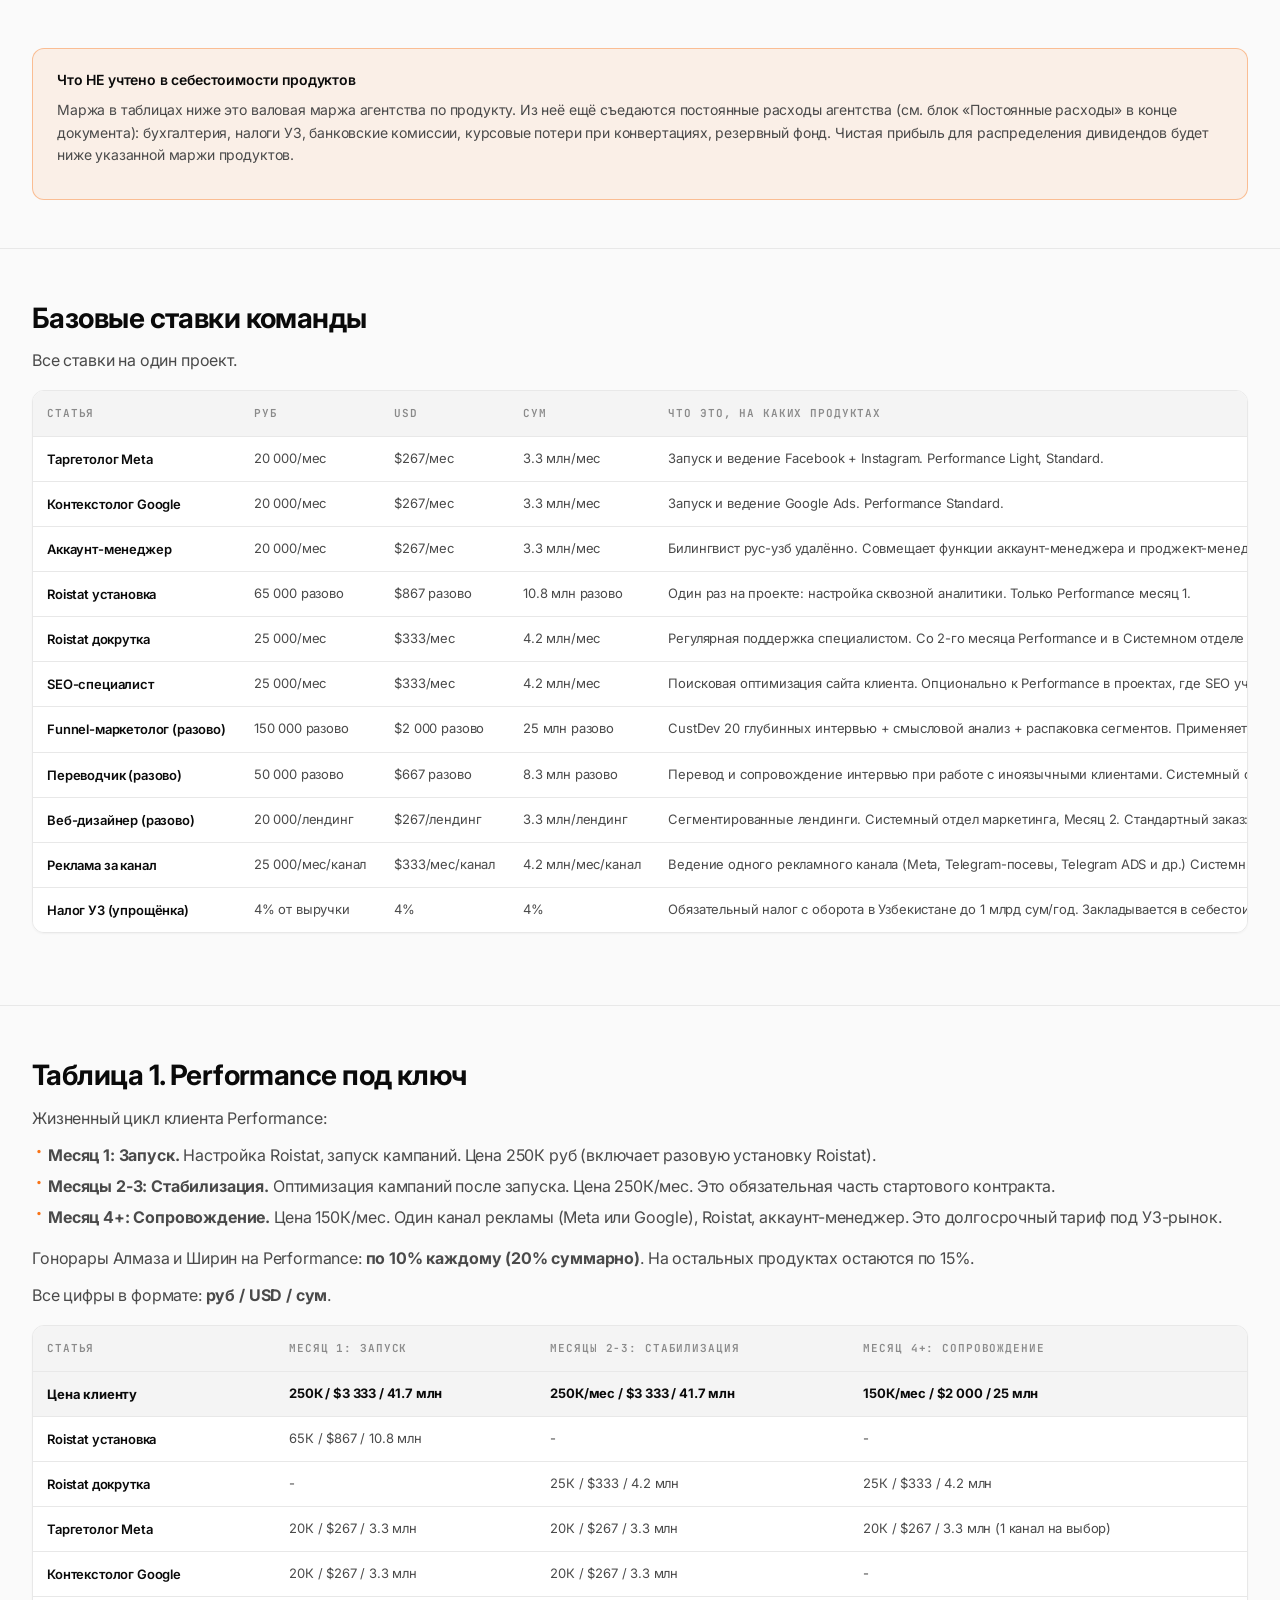
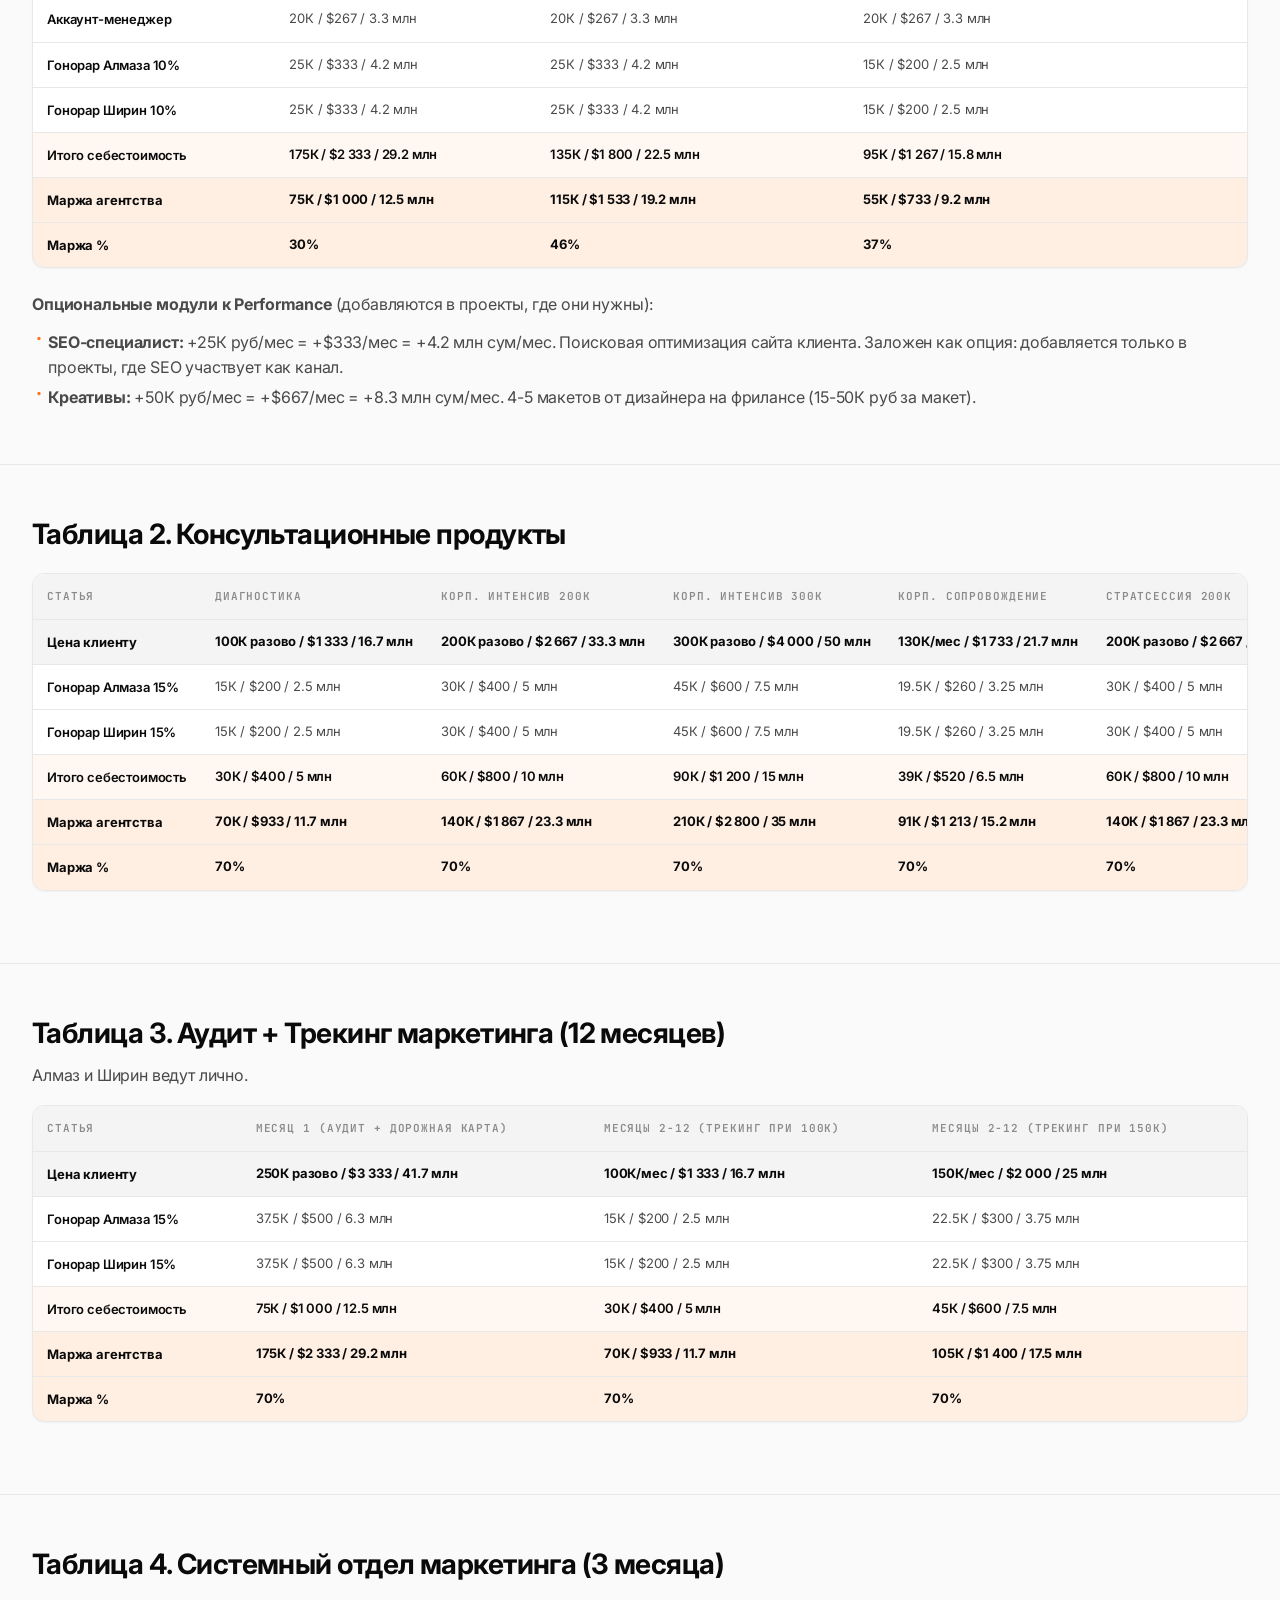
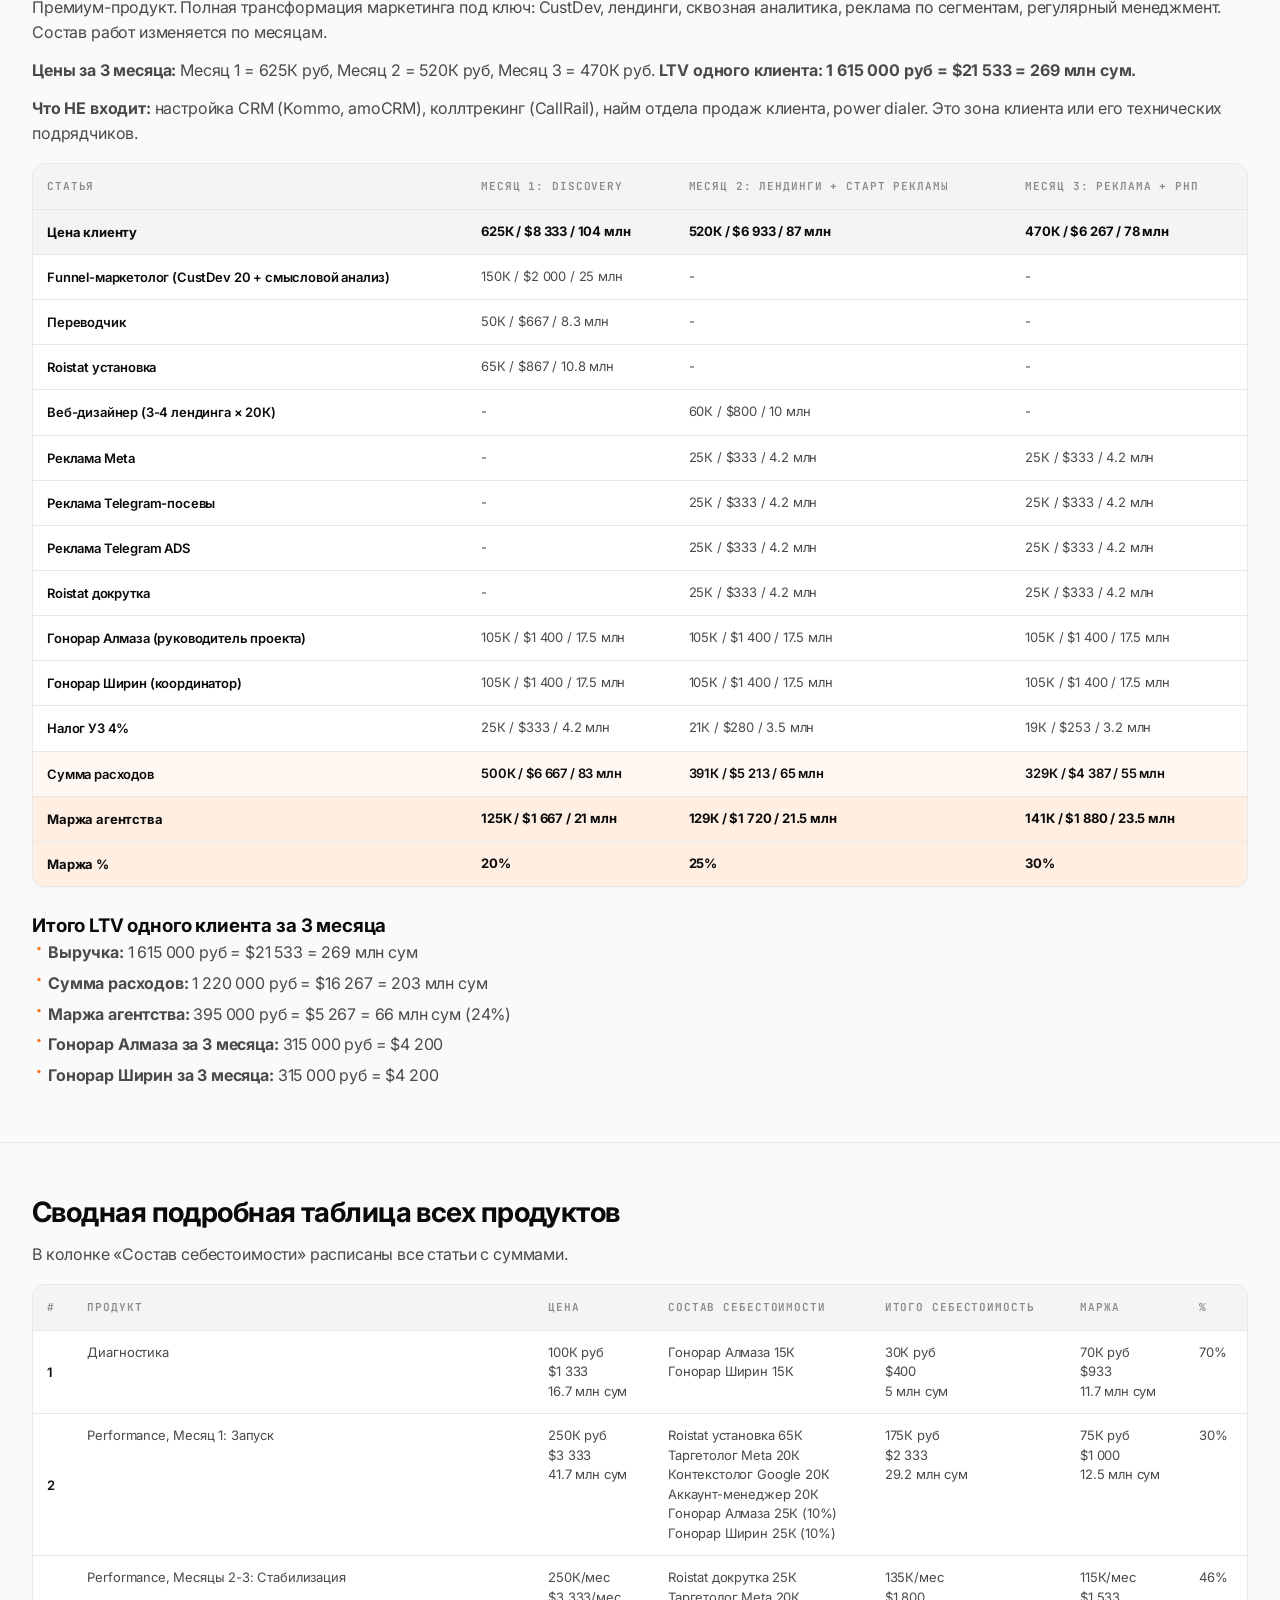
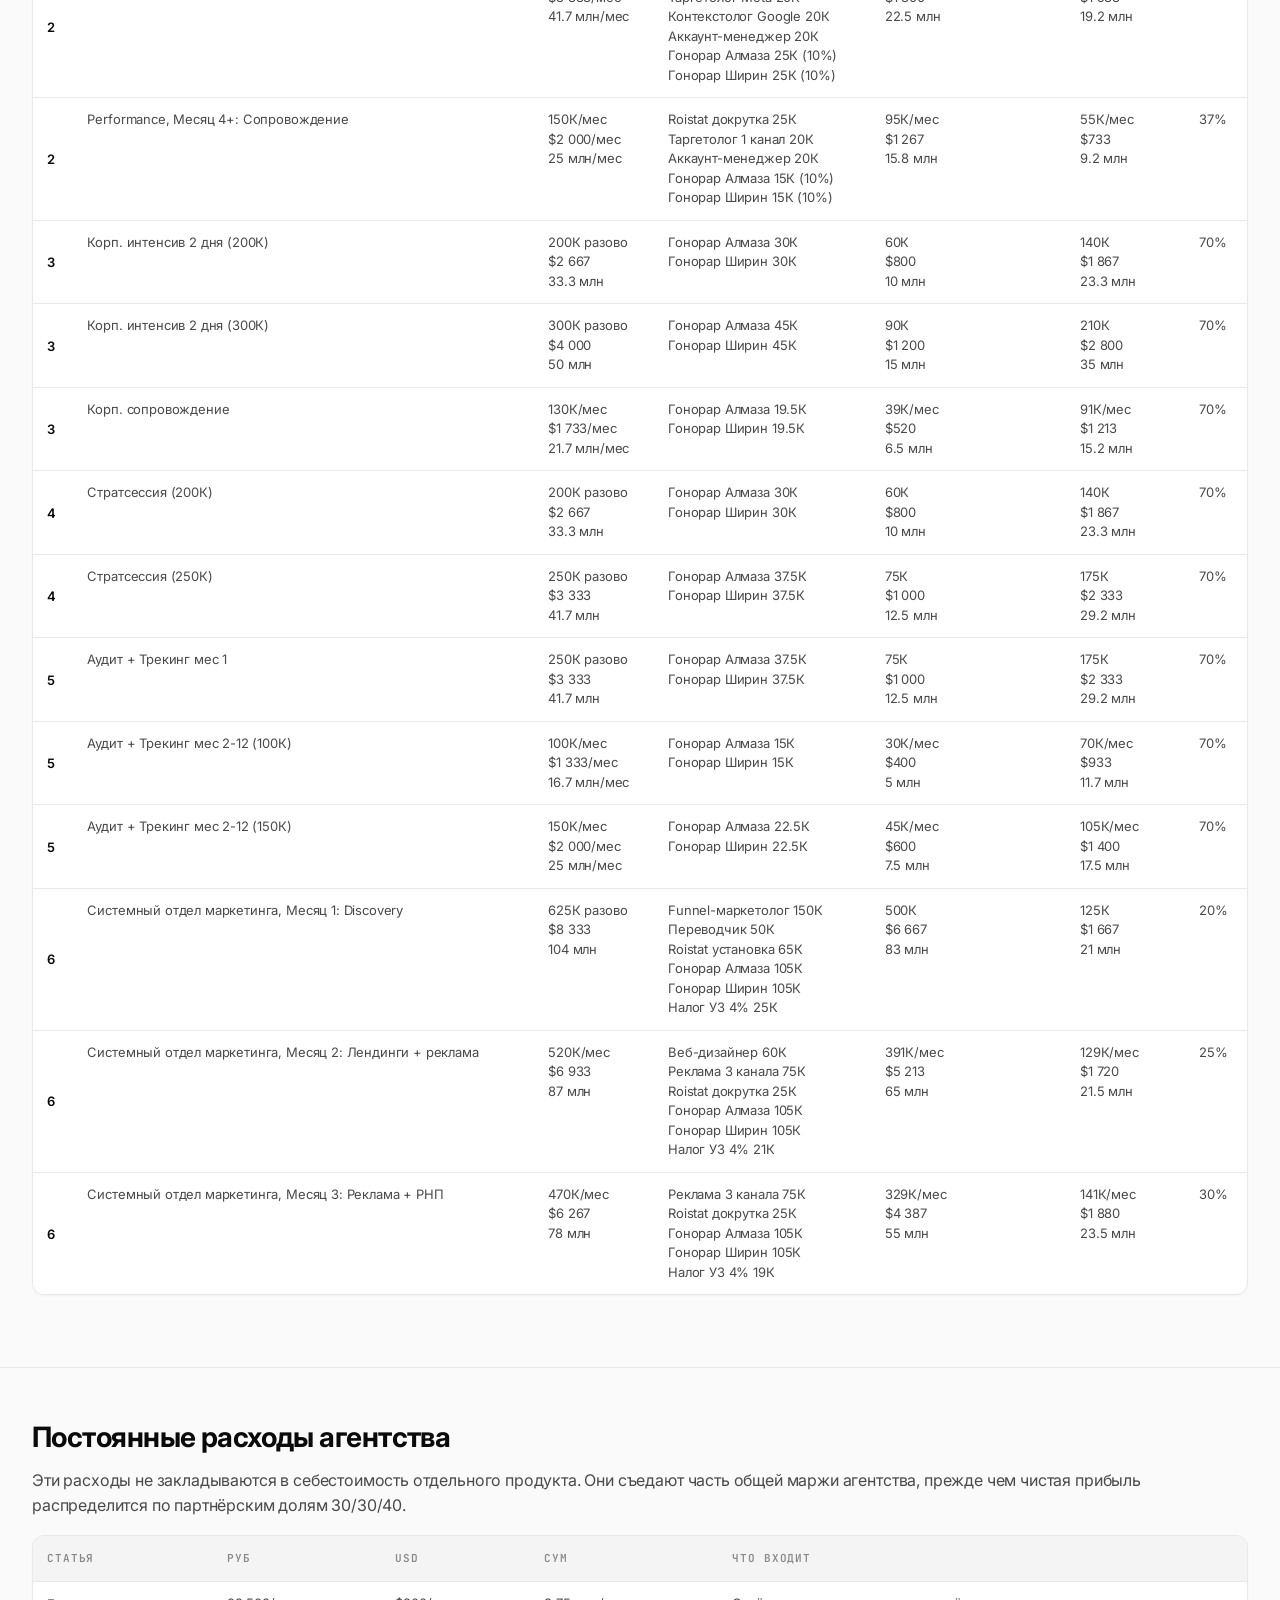
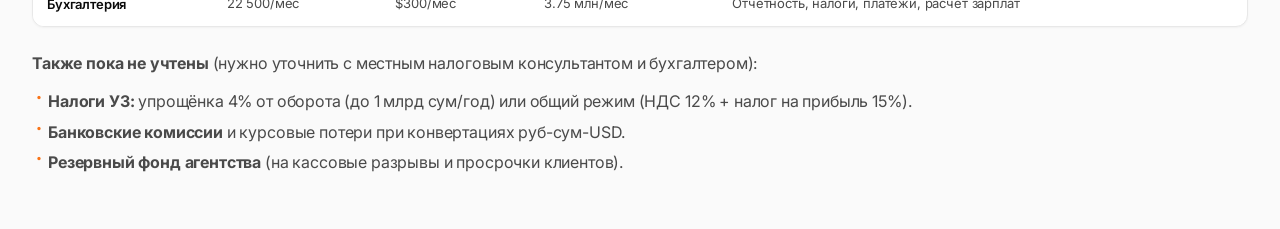
==== commit da36cfdc: "Add Системный отдел маркетинга as 6th product" ====
--- a/index.html
+++ b/index.html
@@ -165,8 +165,13 @@
           <tr><th>Контекстолог Google</th><td>20 000/мес</td><td>$267/мес</td><td>3.3 млн/мес</td><td>Запуск и ведение Google Ads. Performance Standard.</td></tr>
           <tr><th>Аккаунт-менеджер</th><td>20 000/мес</td><td>$267/мес</td><td>3.3 млн/мес</td><td>Билингвист рус-узб удалённо. Совмещает функции аккаунт-менеджера и проджект-менеджера. Один аккаунт-менеджер ведёт 3 проекта. Стоимость указана как доля на один проект.</td></tr>
           <tr><th>Roistat установка</th><td>65 000 разово</td><td>$867 разово</td><td>10.8 млн разово</td><td>Один раз на проекте: настройка сквозной аналитики. Только Performance месяц 1.</td></tr>
-          <tr><th>Roistat докрутка</th><td>25 000/мес</td><td>$333/мес</td><td>4.2 млн/мес</td><td>Регулярная поддержка специалистом. Со 2-го месяца Performance.</td></tr>
+          <tr><th>Roistat докрутка</th><td>25 000/мес</td><td>$333/мес</td><td>4.2 млн/мес</td><td>Регулярная поддержка специалистом. Со 2-го месяца Performance и в Системном отделе маркетинга.</td></tr>
           <tr><th>SEO-специалист</th><td>25 000/мес</td><td>$333/мес</td><td>4.2 млн/мес</td><td>Поисковая оптимизация сайта клиента. Опционально к Performance в проектах, где SEO участвует как канал.</td></tr>
+          <tr><th>Funnel-маркетолог (разово)</th><td>150 000 разово</td><td>$2 000 разово</td><td>25 млн разово</td><td>CustDev 20 глубинных интервью + смысловой анализ + распаковка сегментов. Применяется в Системном отделе маркетинга, Месяц 1.</td></tr>
+          <tr><th>Переводчик (разово)</th><td>50 000 разово</td><td>$667 разово</td><td>8.3 млн разово</td><td>Перевод и сопровождение интервью при работе с иноязычными клиентами. Системный отдел маркетинга, Месяц 1.</td></tr>
+          <tr><th>Веб-дизайнер (разово)</th><td>20 000/лендинг</td><td>$267/лендинг</td><td>3.3 млн/лендинг</td><td>Сегментированные лендинги. Системный отдел маркетинга, Месяц 2. Стандартный заказ: 3-4 лендинга.</td></tr>
+          <tr><th>Реклама за канал</th><td>25 000/мес/канал</td><td>$333/мес/канал</td><td>4.2 млн/мес/канал</td><td>Ведение одного рекламного канала (Meta, Telegram-посевы, Telegram ADS и др.) Системный отдел маркетинга со 2-го месяца.</td></tr>
+          <tr><th>Налог УЗ (упрощёнка)</th><td>4% от выручки</td><td>4%</td><td>4%</td><td>Обязательный налог с оборота в Узбекистане до 1 млрд сум/год. Закладывается в себестоимость каждого продукта.</td></tr>
         </tbody>
       </table>
     </div>
@@ -291,6 +296,57 @@
   </div>
 </section>
 
+<section class="doc-section" id="system-marketing">
+  <div class="container">
+    <h2>Таблица 4. Системный отдел маркетинга (3 месяца)</h2>
+    <p>Премиум-продукт. Полная трансформация маркетинга под ключ: CustDev, лендинги, сквозная аналитика, реклама по сегментам, регулярный менеджмент. Состав работ изменяется по месяцам.</p>
+    <p><strong>Цены за 3 месяца:</strong> Месяц 1 = 625К руб, Месяц 2 = 520К руб, Месяц 3 = 470К руб. <strong>LTV одного клиента: 1 615 000 руб = $21 533 = 269 млн сум.</strong></p>
+    <p><strong>Что НЕ входит:</strong> настройка CRM (Kommo, amoCRM), коллтрекинг (CallRail), найм отдела продаж клиента, power dialer. Это зона клиента или его технических подрядчиков.</p>
+    <div class="table-wrap">
+      <table class="data-table" style="min-width: 900px">
+        <thead>
+          <tr>
+            <th>Статья</th>
+            <th>Месяц 1: Discovery</th>
+            <th>Месяц 2: Лендинги + старт рекламы</th>
+            <th>Месяц 3: Реклама + РНП</th>
+          </tr>
+        </thead>
+        <tbody>
+          <tr class="row-price">
+            <th>Цена клиенту</th>
+            <td>625К / $8 333 / 104 млн</td>
+            <td>520К / $6 933 / 87 млн</td>
+            <td>470К / $6 267 / 78 млн</td>
+          </tr>
+          <tr><th>Funnel-маркетолог (CustDev 20 + смысловой анализ)</th><td>150К / $2 000 / 25 млн</td><td>-</td><td>-</td></tr>
+          <tr><th>Переводчик</th><td>50К / $667 / 8.3 млн</td><td>-</td><td>-</td></tr>
+          <tr><th>Roistat установка</th><td>65К / $867 / 10.8 млн</td><td>-</td><td>-</td></tr>
+          <tr><th>Веб-дизайнер (3-4 лендинга × 20К)</th><td>-</td><td>60К / $800 / 10 млн</td><td>-</td></tr>
+          <tr><th>Реклама Meta</th><td>-</td><td>25К / $333 / 4.2 млн</td><td>25К / $333 / 4.2 млн</td></tr>
+          <tr><th>Реклама Telegram-посевы</th><td>-</td><td>25К / $333 / 4.2 млн</td><td>25К / $333 / 4.2 млн</td></tr>
+          <tr><th>Реклама Telegram ADS</th><td>-</td><td>25К / $333 / 4.2 млн</td><td>25К / $333 / 4.2 млн</td></tr>
+          <tr><th>Roistat докрутка</th><td>-</td><td>25К / $333 / 4.2 млн</td><td>25К / $333 / 4.2 млн</td></tr>
+          <tr><th>Гонорар Алмаза (руководитель проекта)</th><td>105К / $1 400 / 17.5 млн</td><td>105К / $1 400 / 17.5 млн</td><td>105К / $1 400 / 17.5 млн</td></tr>
+          <tr><th>Гонорар Ширин (координатор)</th><td>105К / $1 400 / 17.5 млн</td><td>105К / $1 400 / 17.5 млн</td><td>105К / $1 400 / 17.5 млн</td></tr>
+          <tr><th>Налог УЗ 4%</th><td>25К / $333 / 4.2 млн</td><td>21К / $280 / 3.5 млн</td><td>19К / $253 / 3.2 млн</td></tr>
+          <tr class="row-total"><th>Сумма расходов</th><td>500К / $6 667 / 83 млн</td><td>391К / $5 213 / 65 млн</td><td>329К / $4 387 / 55 млн</td></tr>
+          <tr class="row-margin"><th>Маржа агентства</th><td>125К / $1 667 / 21 млн</td><td>129К / $1 720 / 21.5 млн</td><td>141К / $1 880 / 23.5 млн</td></tr>
+          <tr class="row-margin"><th>Маржа %</th><td>20%</td><td>25%</td><td>30%</td></tr>
+        </tbody>
+      </table>
+    </div>
+    <h3 style="margin-top:24px;">Итого LTV одного клиента за 3 месяца</h3>
+    <ul style="list-style: none; padding-left: 0;">
+      <li style="padding-left: 16px; position: relative; margin-bottom: 6px; color: var(--text-muted);"><span style="color: var(--accent); font-weight: 800; position: absolute; left: 4px; font-size: 18px; line-height: 1;">·</span><strong>Выручка:</strong> 1 615 000 руб = $21 533 = 269 млн сум</li>
+      <li style="padding-left: 16px; position: relative; margin-bottom: 6px; color: var(--text-muted);"><span style="color: var(--accent); font-weight: 800; position: absolute; left: 4px; font-size: 18px; line-height: 1;">·</span><strong>Сумма расходов:</strong> 1 220 000 руб = $16 267 = 203 млн сум</li>
+      <li style="padding-left: 16px; position: relative; margin-bottom: 6px; color: var(--text-muted);"><span style="color: var(--accent); font-weight: 800; position: absolute; left: 4px; font-size: 18px; line-height: 1;">·</span><strong>Маржа агентства:</strong> 395 000 руб = $5 267 = 66 млн сум (24%)</li>
+      <li style="padding-left: 16px; position: relative; margin-bottom: 6px; color: var(--text-muted);"><span style="color: var(--accent); font-weight: 800; position: absolute; left: 4px; font-size: 18px; line-height: 1;">·</span><strong>Гонорар Алмаза за 3 месяца:</strong> 315 000 руб = $4 200</li>
+      <li style="padding-left: 16px; position: relative; margin-bottom: 6px; color: var(--text-muted);"><span style="color: var(--accent); font-weight: 800; position: absolute; left: 4px; font-size: 18px; line-height: 1;">·</span><strong>Гонорар Ширин за 3 месяца:</strong> 315 000 руб = $4 200</li>
+    </ul>
+  </div>
+</section>
+
 <section class="doc-section" id="summary">
   <div class="container">
     <h2>Сводная подробная таблица всех продуктов</h2>
@@ -417,6 +473,33 @@
             <td>105К/мес<br>$1 400<br>17.5 млн</td>
             <td>70%</td>
           </tr>
+          <tr>
+            <th>6</th>
+            <td>Системный отдел маркетинга, Месяц 1: Discovery</td>
+            <td>625К разово<br>$8 333<br>104 млн</td>
+            <td>Funnel-маркетолог 150К<br>Переводчик 50К<br>Roistat установка 65К<br>Гонорар Алмаза 105К<br>Гонорар Ширин 105К<br>Налог УЗ 4% 25К</td>
+            <td>500К<br>$6 667<br>83 млн</td>
+            <td>125К<br>$1 667<br>21 млн</td>
+            <td>20%</td>
+          </tr>
+          <tr>
+            <th>6</th>
+            <td>Системный отдел маркетинга, Месяц 2: Лендинги + реклама</td>
+            <td>520К/мес<br>$6 933<br>87 млн</td>
+            <td>Веб-дизайнер 60К<br>Реклама 3 канала 75К<br>Roistat докрутка 25К<br>Гонорар Алмаза 105К<br>Гонорар Ширин 105К<br>Налог УЗ 4% 21К</td>
+            <td>391К/мес<br>$5 213<br>65 млн</td>
+            <td>129К/мес<br>$1 720<br>21.5 млн</td>
+            <td>25%</td>
+          </tr>
+          <tr>
+            <th>6</th>
+            <td>Системный отдел маркетинга, Месяц 3: Реклама + РНП</td>
+            <td>470К/мес<br>$6 267<br>78 млн</td>
+            <td>Реклама 3 канала 75К<br>Roistat докрутка 25К<br>Гонорар Алмаза 105К<br>Гонорар Ширин 105К<br>Налог УЗ 4% 19К</td>
+            <td>329К/мес<br>$4 387<br>55 млн</td>
+            <td>141К/мес<br>$1 880<br>23.5 млн</td>
+            <td>30%</td>
+          </tr>
         </tbody>
       </table>
     </div>
